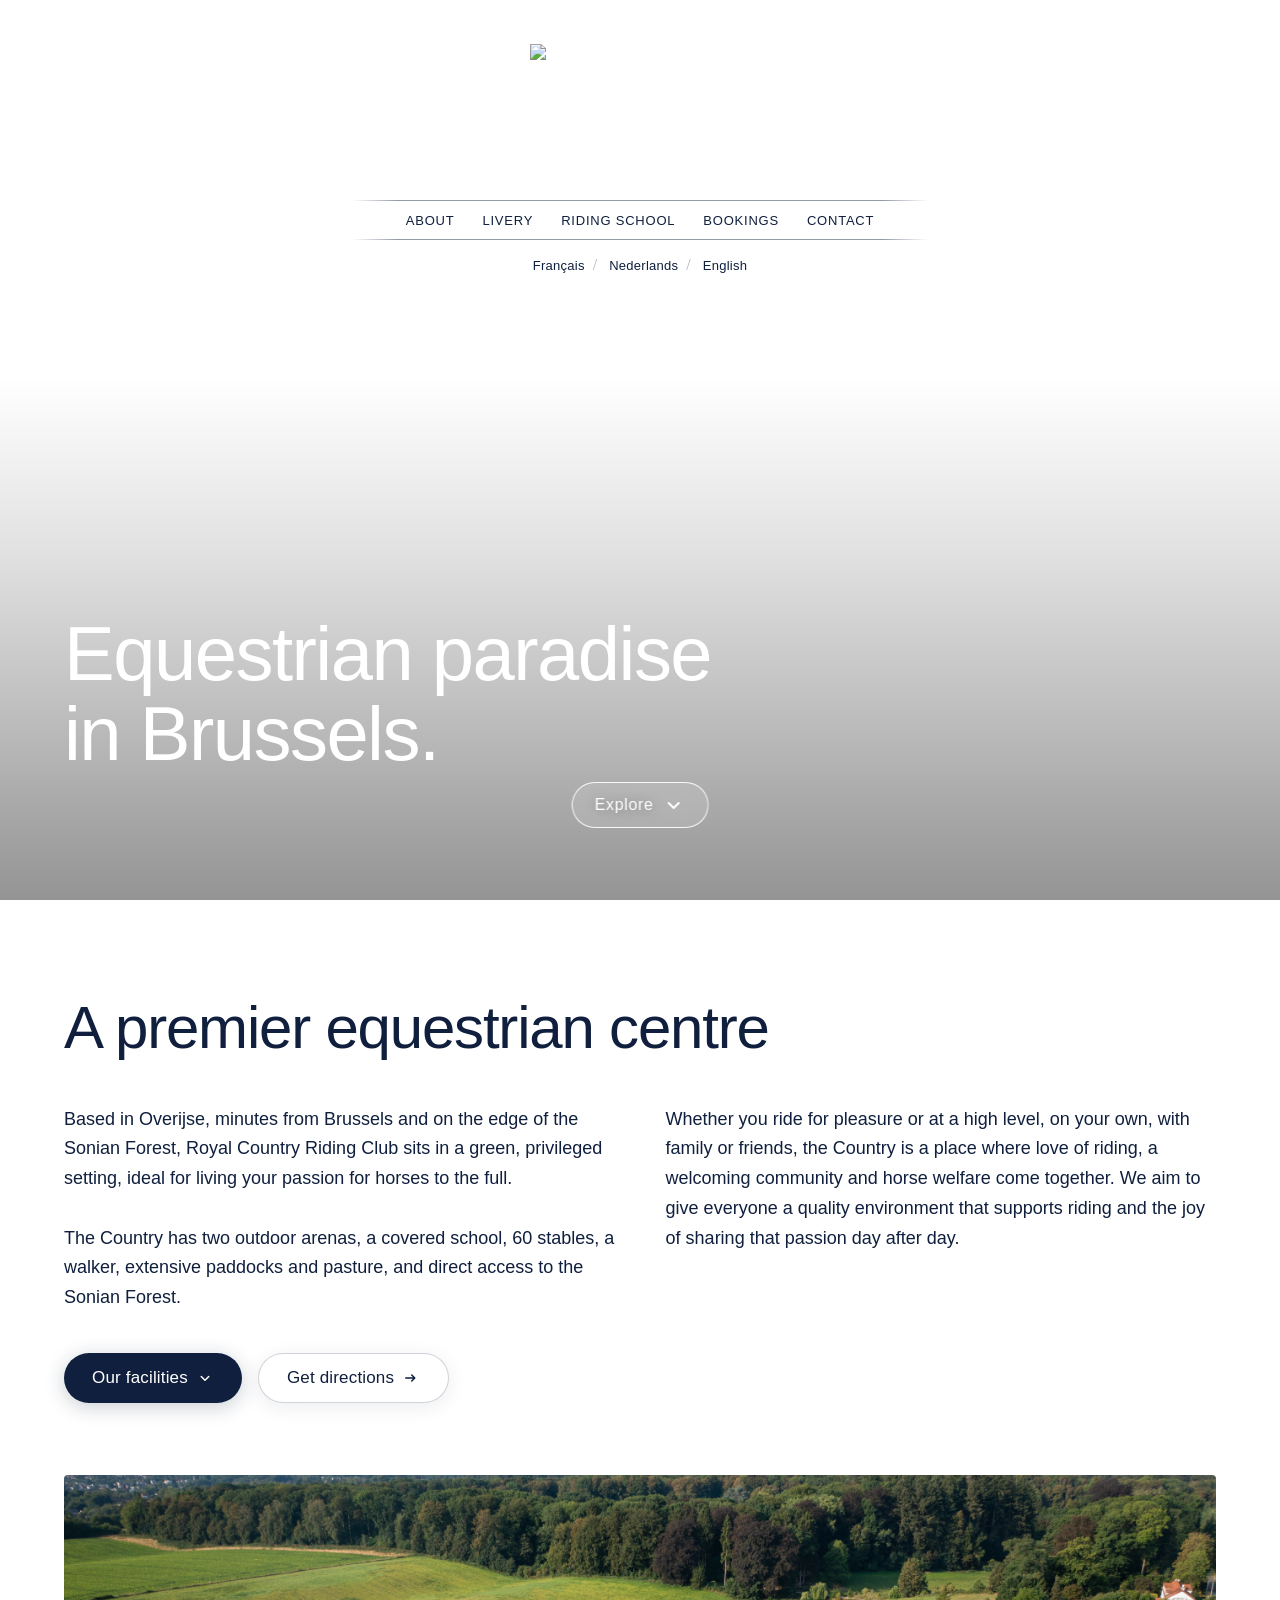
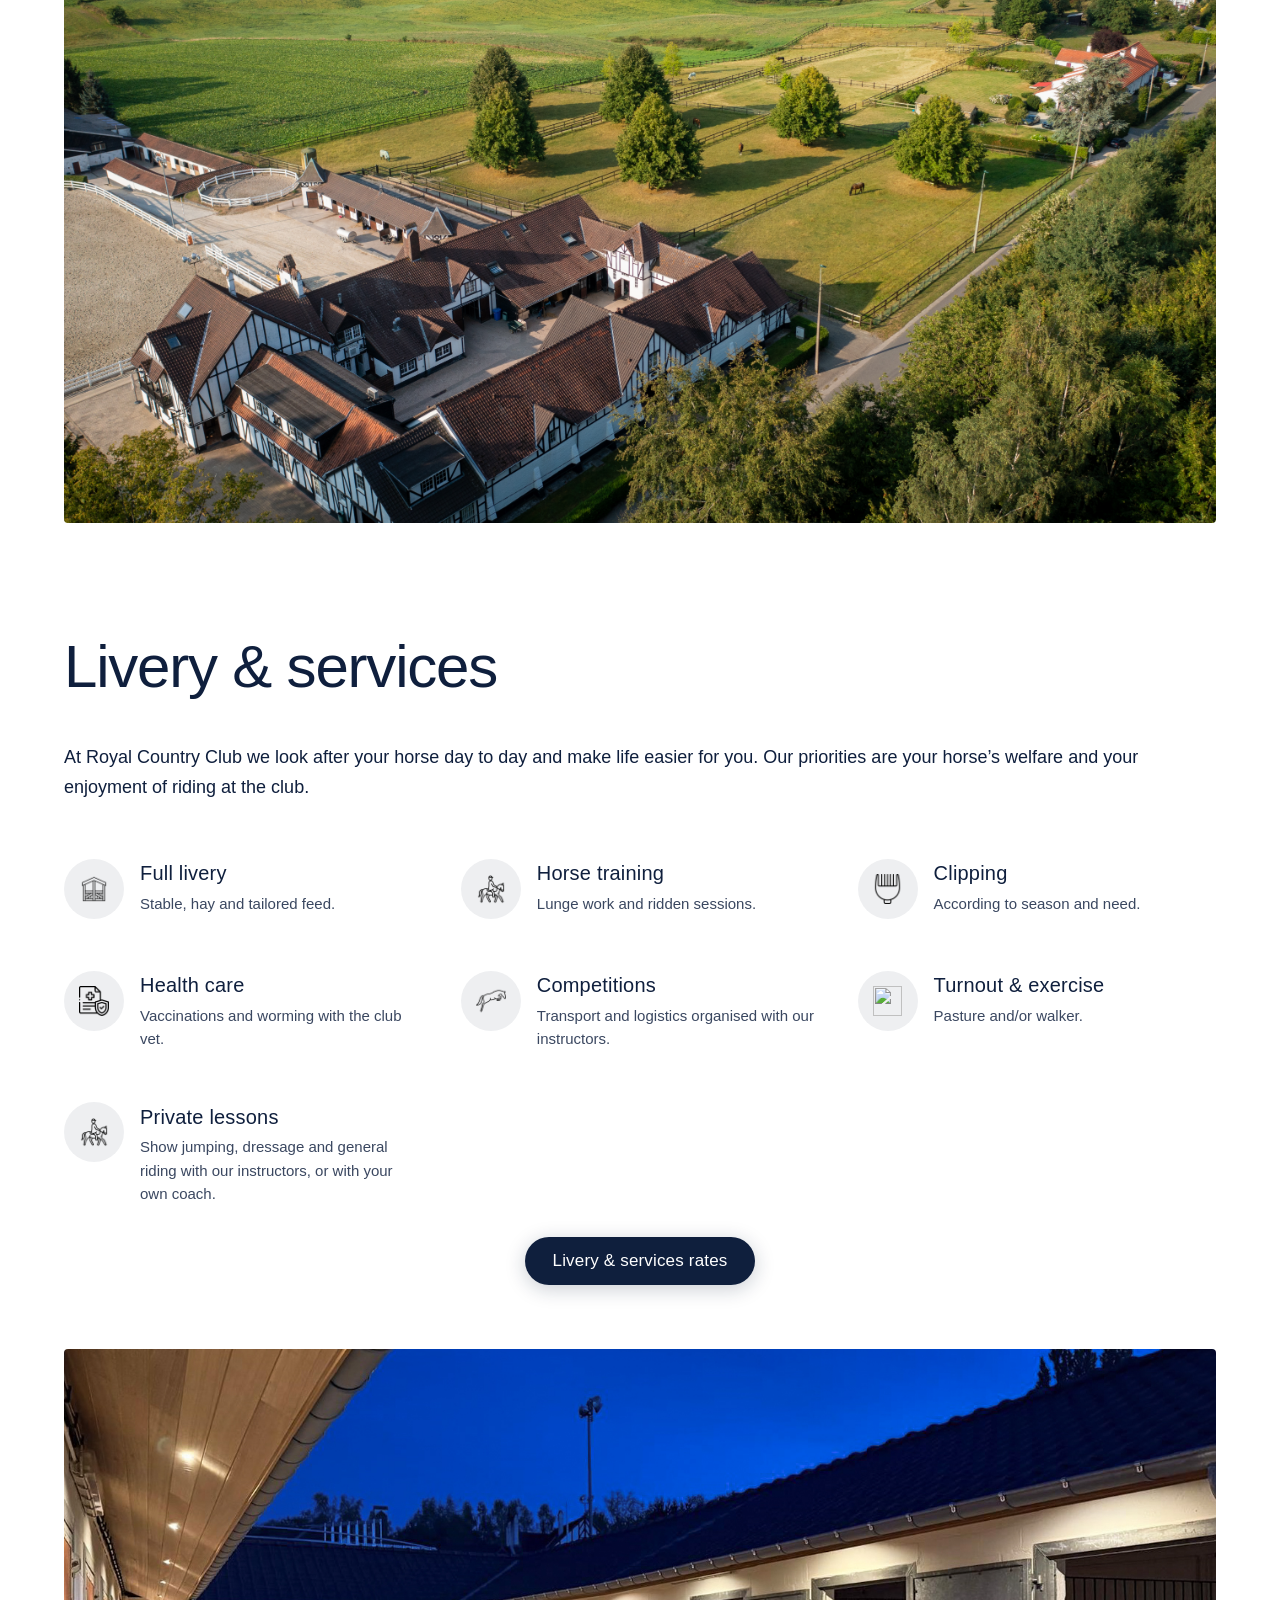
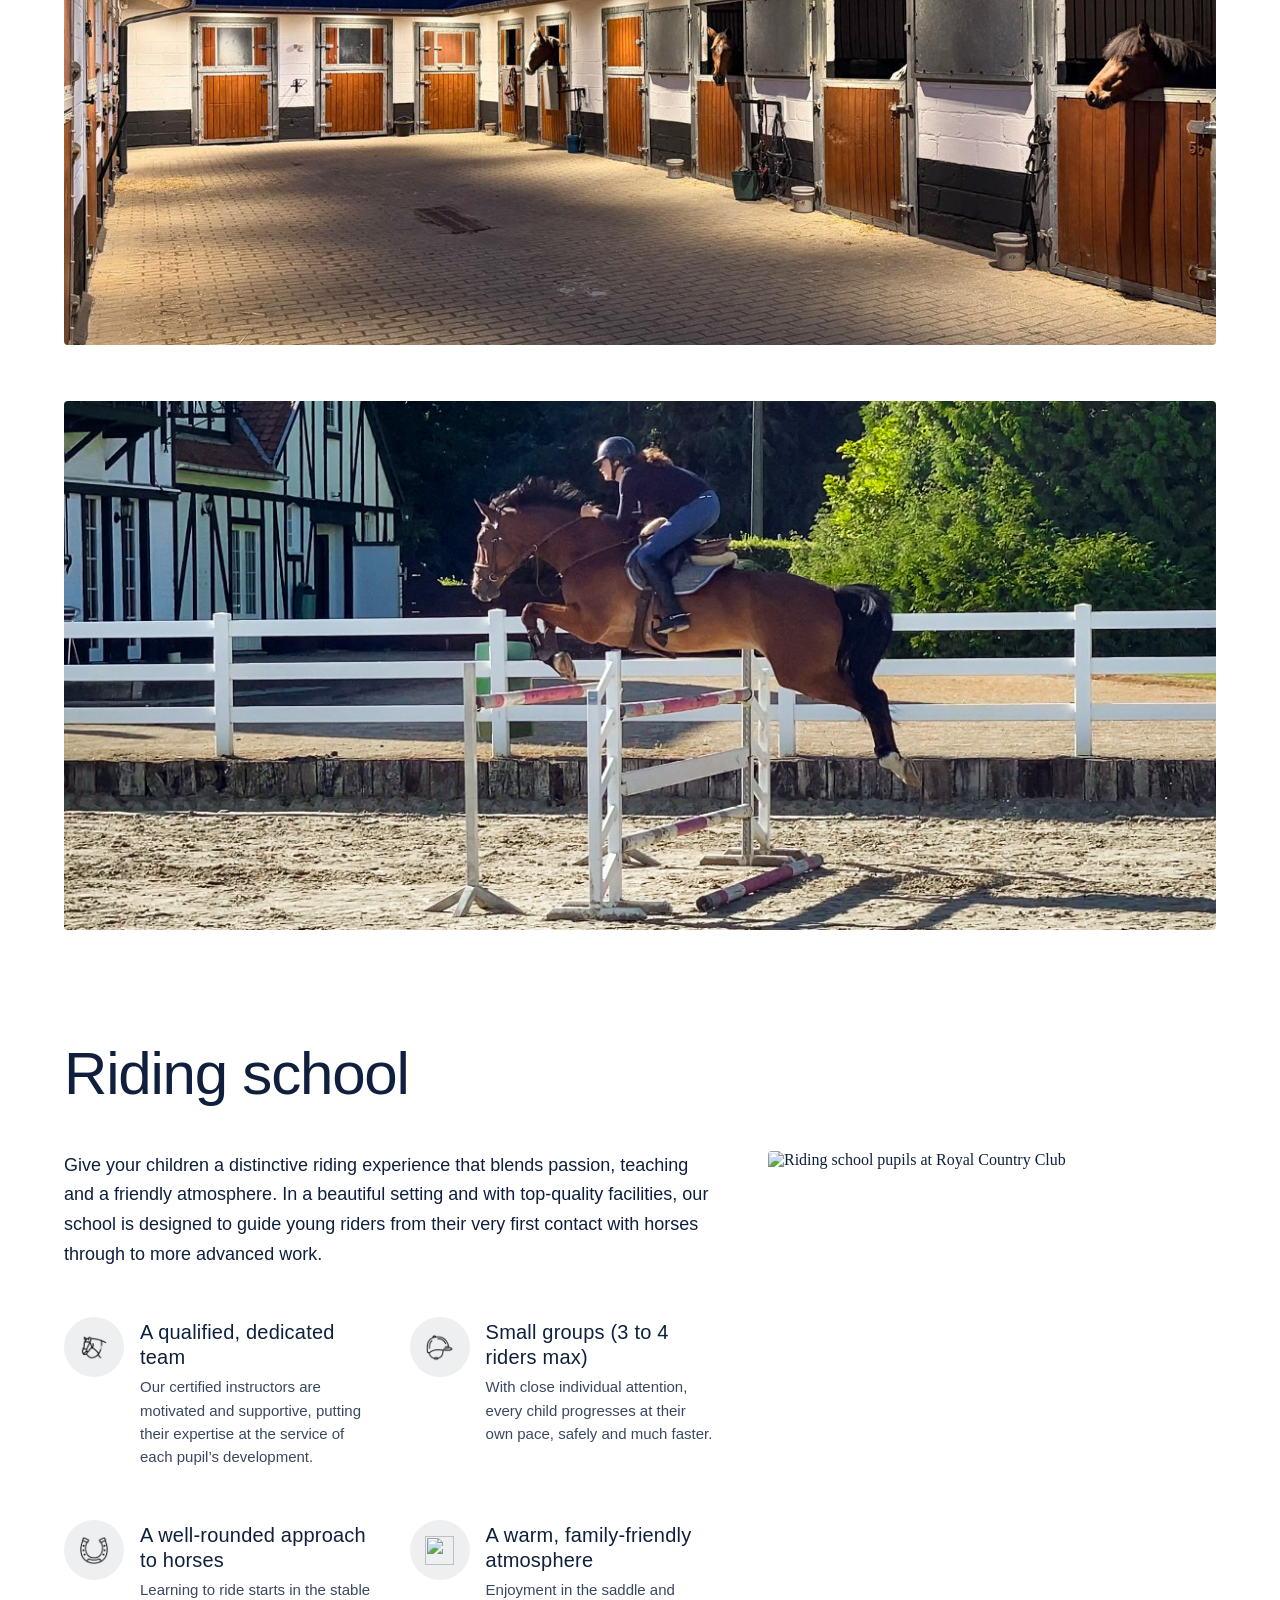
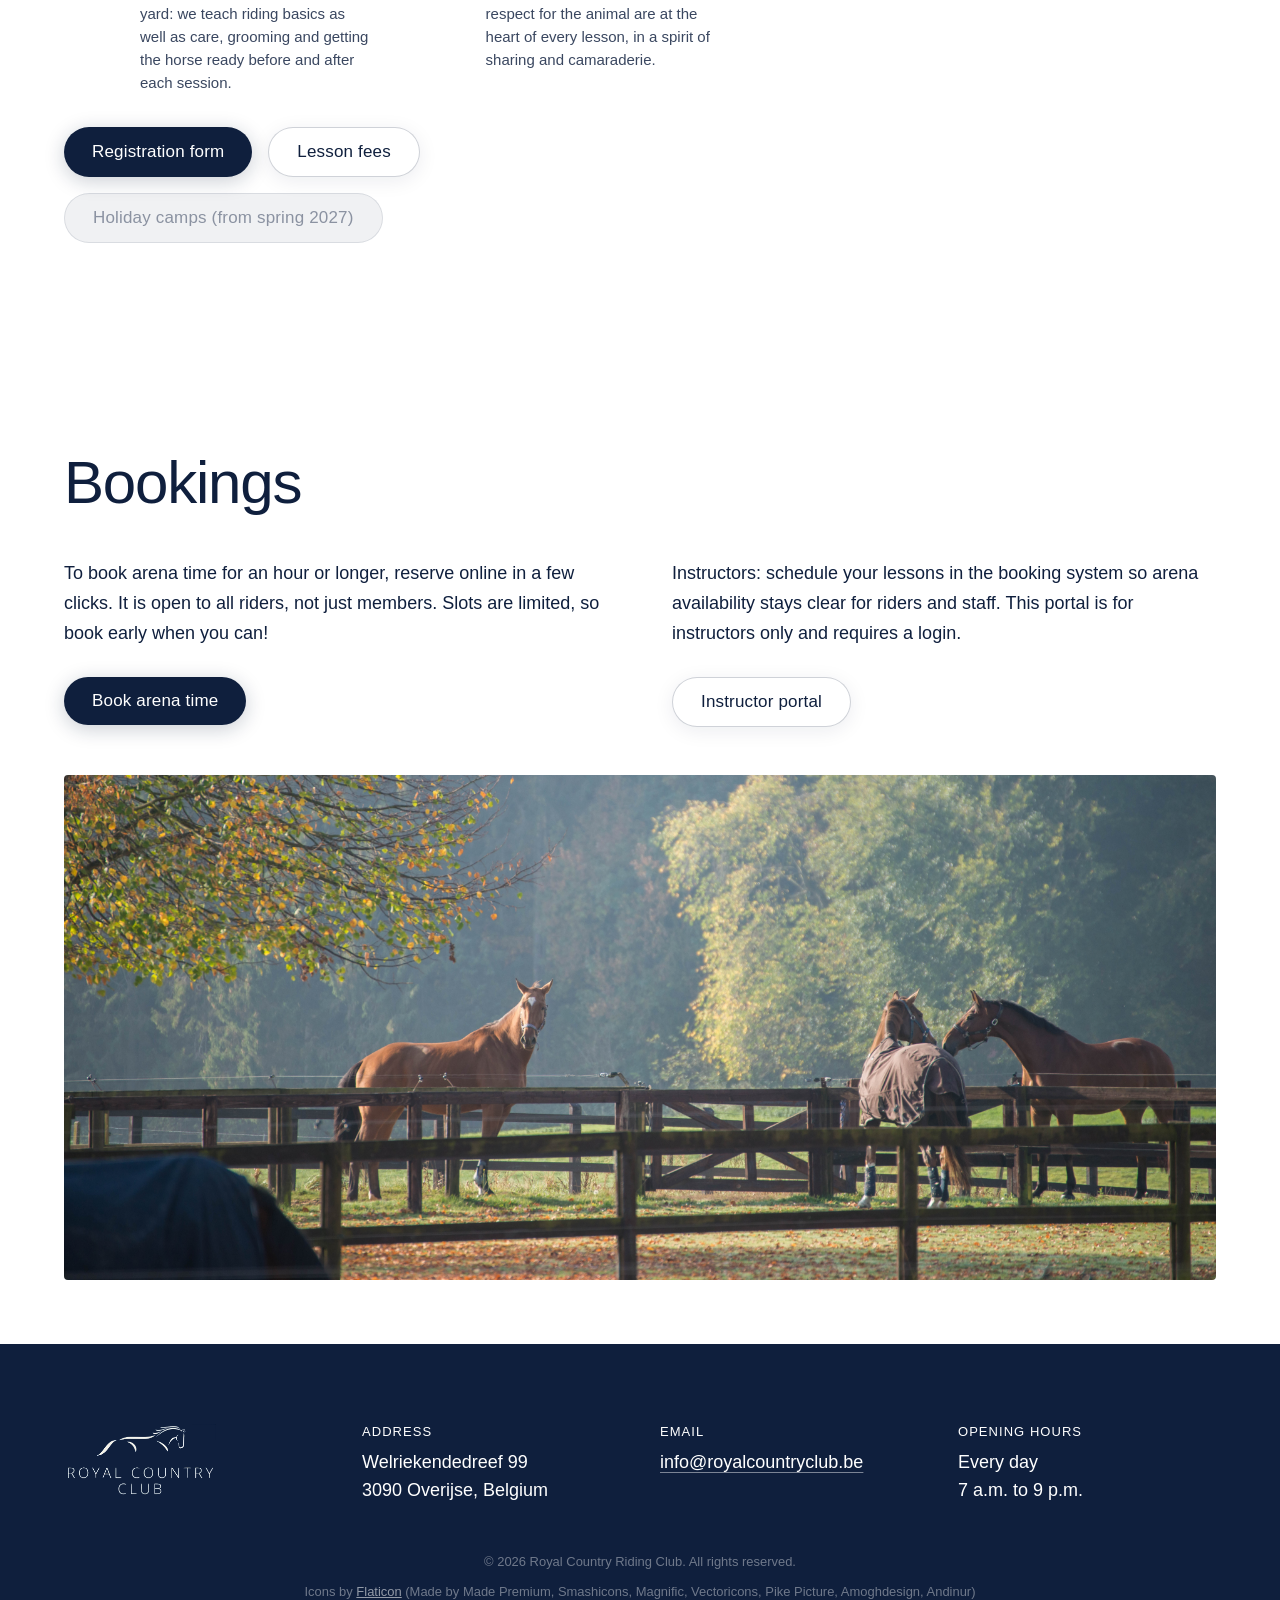
==== index_en.html @ 9048306b "Adding languages" ====
<!DOCTYPE html>
<html lang="en">
  <head>
    <meta charset="utf-8" />
    <meta name="viewport" content="width=device-width, initial-scale=1" />
    <title>Royal Country Riding Club | Equestrian club near Brussels</title>
    <link rel="icon" href="favicon.png" type="image/png" />
    <link rel="stylesheet" href="styles.css?v=77" />
  </head>
  <body>
    <header class="hero">
      <div class="hero__overlay" aria-hidden="true"></div>
      <div class="hero__brand">
        <img
          class="hero__logo"
          src="logo_transparent.png"
          alt="Royal Country Riding Club"
          width="1284"
          height="816"
        />
        <nav class="hero__nav" aria-label="Main navigation">
          <ul class="hero__nav-list">
            <li><a href="#about">About</a></li>
            <li><a href="#pensions">Livery</a></li>
            <li><a href="#riding-school">Riding school</a></li>
            <li><a href="#bookings">Bookings</a></li>
            <li>
              <a href="#contact">Contact</a>
            </li>
          </ul>
        </nav>
        <nav class="hero__lang" aria-label="Language">
          <ul class="hero__lang-list">
            <li>
              <a
                class="hero__lang-link"
                href="index.html"
                hreflang="fr"
                lang="fr"
                >Français</a
              >
            </li>
            <li>
              <a
                class="hero__lang-link"
                href="index_nl.html"
                hreflang="nl-BE"
                lang="nl-BE"
                >Nederlands</a
              >
            </li>
            <li>
              <span
                class="hero__lang-link hero__lang-link--current"
                lang="en"
                aria-current="page"
                >English</span
              >
            </li>
          </ul>
        </nav>
      </div>
      <div class="hero__inner">
        <h1 class="hero__title">
          Equestrian paradise in
          Brussels.
        </h1>
        <!--
        <div class="hero__aside">
          <p class="hero__lead">
            Royal Country Club is an exceptional equestrian club just outside
            Brussels.
          </p>
          <div class="hero__actions">
            <a
              class="btn btn--primary"
              href="https://maps.app.goo.gl/N6uE9T91Db1KYwo18?g_st=iw"
              target="_blank"
              rel="noopener noreferrer"
              >Directions</a>
          </div>
        </div>
        -->
      </div>
      <a href="#about" class="hero__cta"
        ><span class="hero__cta-label">Explore</span
        ><span class="hero__cta-icon" aria-hidden="true"
          ><svg
            xmlns="http://www.w3.org/2000/svg"
            viewBox="0 0 24 24"
            fill="none"
            aria-hidden="true"
          >
            <path
              d="M7 10l5 5 5-5"
              stroke="currentColor"
              stroke-width="2"
              stroke-linecap="round"
              stroke-linejoin="round"
            /></svg></span
      ></a>
    </header>
    <main>
      <section class="welcome" id="about">
      <div class="welcome__inner">
        <h2 class="welcome__title">A premier equestrian centre</h2>
        <div class="welcome__columns">
          <div class="welcome__column">
            <p class="welcome__text">
              Based in Overijse, minutes from Brussels and on the edge of the Sonian Forest, Royal Country
              Riding Club sits in a green, privileged setting, ideal for living your passion for horses to the full.

              <br><br>The Country has two outdoor arenas, a covered school, 60 stables, a walker, extensive paddocks and pasture, and direct access to the Sonian Forest.


            </p>
          </div>
          <p class="welcome__text">
            Whether you ride for pleasure or at a high level, on your own, with family or friends, the Country is a place where love of riding, a welcoming community and horse welfare come together. We aim to give everyone a quality environment that supports riding and the joy of sharing that passion
            day after day.
          </p>
        </div>
        <div class="welcome__actions">
          <button
            type="button"
            class="welcome__cta welcome__infrastructures-trigger"
            aria-expanded="false"
            aria-controls="welcome-infrastructures-panel"
          >
            <span class="welcome__cta-label">Our facilities</span
            ><span class="welcome__cta-icon" aria-hidden="true"
              ><svg
                xmlns="http://www.w3.org/2000/svg"
                viewBox="0 0 24 24"
                fill="none"
                aria-hidden="true"
              >
                <path
                  d="M7 10l5 5 5-5"
                  stroke="currentColor"
                  stroke-width="2"
                  stroke-linecap="round"
                  stroke-linejoin="round"
                /></svg
            ></span>
          </button>
          <a
            class="welcome__cta welcome__cta--outline"
            href="https://maps.app.goo.gl/N6uE9T91Db1KYwo18?g_st=iw"
            target="_blank"
            rel="noopener noreferrer"
            ><span class="welcome__cta-label">Get directions</span
            ><span class="welcome__cta-icon" aria-hidden="true"
              ><svg
                xmlns="http://www.w3.org/2000/svg"
                viewBox="0 0 24 24"
                fill="none"
                aria-hidden="true"
              >
                <path
                  d="M5 12h10M13 8l4 4-4 4"
                  stroke="currentColor"
                  stroke-width="2"
                  stroke-linecap="round"
                  stroke-linejoin="round"
                /></svg></span
            ></a>
        </div>
        <div
          class="welcome__infrastructures-panel"
          id="welcome-infrastructures-panel"
          aria-hidden="true"
        >
          <div class="welcome__infrastructures-panel-inner">
            <h3 class="welcome__infrastructures-heading">
              A club that keeps evolving, a passion that brings us together
            </h3>
            <p class="welcome__text">
              Today the club offers excellent facilities, recently upgraded to welcome horses and riders in the best
              possible conditions:
            </p>
            <ul class="welcome__infrastructures-list">
              <li>
                <strong>A fully renovated covered arena</strong>, 22 ×
                45 metres
              </li>
              <li>
                <strong>Two outdoor arenas</strong>, 65 × 75 metres and
                25 × 45 metres
              </li>
              <li>
                <strong>60 comfortable stables</strong>, including a section that has been
                completely rebuilt
              </li>
              <li>
                <strong>A new walker</strong> to support movement
                and horse welfare
              </li>
              <li>
                <strong>Winter paddocks</strong> so horses can still enjoy turnout during the cold season
              </li>
              <li>
                <strong>Plenty of pasture</strong> for horses to relax outdoors
              </li>
              <li>
                <strong>Relaxation areas and equipment</strong> suited to everyday life at the club
              </li>
              <li>
                <strong>Direct access to the Sonian Forest</strong>, with
                dozens of kilometres of bridle paths for
                horses and riders
              </li>
            </ul>
          </div>
        </div>
        <img
          class="welcome__photo"
          src="photos/drone_ensemble.jpg"
          alt="Aerial view of Royal Country Riding Club facilities"
          width="1920"
          height="1080"
        />
      </div>
      </section>
      <section class="content-section" id="pensions">
        <div class="content-section__inner">
          <h2 class="content-section__title">Livery &amp; services</h2>
          <div class="content-section__body">
            <p class="content-section__text">
              At Royal Country Club we look after your horse day to day and make life easier for you. Our priorities are your horse’s welfare and your enjoyment of
              riding at the club.
            </p>
            <ul class="feature-grid feature-grid--three">
              <li class="feature-grid__item">
                <div class="feature-grid__icon" aria-hidden="true">
                  <img
                    src="icons/pension-stable.png"
                    alt=""
                    width="26"
                    height="26"
                  />
                </div>
                <div class="feature-grid__body">
                  <h3 class="feature-grid__title">Full livery</h3>
                  <p class="feature-grid__text">
                    Stable, hay and tailored feed.
                  </p>
                </div>
              </li>
              <li class="feature-grid__item">
                <div class="feature-grid__icon" aria-hidden="true">
                  <img
                    src="icons/cours-prives-horse-rider.png"
                    alt=""
                    width="26"
                    height="26"
                  />
                </div>
                <div class="feature-grid__body">
                  <h3 class="feature-grid__title">Horse training</h3>
                  <p class="feature-grid__text">Lunge work and ridden sessions.</p>
                </div>
              </li>
              <li class="feature-grid__item">
                <div class="feature-grid__icon" aria-hidden="true">
                  <img
                    src="icons/tonte-clippers.png"
                    alt=""
                    width="26"
                    height="26"
                  />
                </div>
                <div class="feature-grid__body">
                  <h3 class="feature-grid__title">Clipping</h3>
                  <p class="feature-grid__text">
                    According to season and need.
                  </p>
                </div>
              </li>
              <li class="feature-grid__item">
                <div class="feature-grid__icon" aria-hidden="true">
                  <img
                    src="icons/soins-health-insurance.png"
                    alt=""
                    width="26"
                    height="26"
                  />
                </div>
                <div class="feature-grid__body">
                  <h3 class="feature-grid__title">Health care</h3>
                  <p class="feature-grid__text">
                    Vaccinations and worming with the club vet.
                  </p>
                </div>
              </li>
              <li class="feature-grid__item">
                <div class="feature-grid__icon" aria-hidden="true">
                  <img
                    src="icons/concours-jumping-horse.png"
                    alt=""
                    width="26"
                    height="26"
                  />
                </div>
                <div class="feature-grid__body">
                  <h3 class="feature-grid__title">Competitions</h3>
                  <p class="feature-grid__text">
                    Transport and logistics organised with our instructors.
                  </p>
                </div>
              </li>
              <li class="feature-grid__item">
                <div class="feature-grid__icon" aria-hidden="true">
                  <img
                    src="icons/sorties-tree.png"
                    alt=""
                    width="26"
                    height="26"
                  />
                </div>
                <div class="feature-grid__body">
                  <h3 class="feature-grid__title">Turnout &amp; exercise</h3>
                  <p class="feature-grid__text">Pasture and/or walker.</p>
                </div>
              </li>
              <li class="feature-grid__item">
                <div class="feature-grid__icon" aria-hidden="true">
                  <img
                    src="icons/cours-prives-horse-rider.png"
                    alt=""
                    width="26"
                    height="26"
                  />
                </div>
                <div class="feature-grid__body">
                  <h3 class="feature-grid__title">Private lessons</h3>
                  <p class="feature-grid__text">
                    Show jumping, dressage and general riding with our
                    instructors, or with your own coach.
                  </p>
                </div>
              </li>
            </ul>
            <div class="content-section__actions">
              <a
                class="welcome__cta"
                href="tarifs.pdf"
                target="_blank"
                rel="noopener noreferrer"
                >Livery &amp; services rates</a>
            </div>
            <img
              class="welcome__photo pensions__lead-photo"
              src="photos/boxes.jpg"
              alt="Stables at Royal Country Riding Club"
              width="1561"
              height="808"
              loading="lazy"
            />
          </div>
          <div class="pensions__photos">
            <img
              class="welcome__photo pensions__photo"
              src="photos/jump.jpg"
              alt="Rider competing at Royal Country Club"
              width="1179"
              height="541"
              loading="lazy"
            />
          </div>
        </div>
      </section>
      <section class="content-section" id="riding-school">
        <div class="content-section__inner">
          <h2 class="content-section__title">Riding school</h2>
          <div class="riding-school__layout">
            <div class="riding-school__content" lang="en">
              <div class="content-section__body">
                <p class="content-section__text">
                  Give your children a distinctive riding experience that blends
                  passion, teaching and a friendly atmosphere. In a beautiful setting and with top-quality facilities, our
                  school is designed to guide young
                  riders from their very first contact with horses through to more advanced work.
                </p>
              </div>
              <div class="content-section__detail">
            <ul class="feature-grid feature-grid--two">
              <li class="feature-grid__item">
                <div class="feature-grid__icon" aria-hidden="true">
                  <img
                    src="icons/ecole-animal.png"
                    alt=""
                    width="26"
                    height="26"
                  />
                </div>
                <div class="feature-grid__body">
                  <h3 class="feature-grid__title">
                    A qualified, dedicated team
                  </h3>
                  <p class="feature-grid__text">
                    Our certified instructors are motivated and supportive, putting their expertise at the service of each
                    pupil’s development.
                  </p>
                </div>
              </li>
              <li class="feature-grid__item">
                <div class="feature-grid__icon" aria-hidden="true">
                  <img
                    src="icons/ecole-helmet.png"
                    alt=""
                    width="26"
                    height="26"
                  />
                </div>
                <div class="feature-grid__body">
                  <h3 class="feature-grid__title">
                    Small groups (3 to 4 riders max)
                  </h3>
                  <p class="feature-grid__text">
                    With close individual attention, every child progresses at
                    their own pace, safely and much faster.
                  </p>
                </div>
              </li>
              <li class="feature-grid__item">
                <div class="feature-grid__icon" aria-hidden="true">
                  <img
                    src="icons/ecole-horseshoe.png"
                    alt=""
                    width="26"
                    height="26"
                  />
                </div>
                <div class="feature-grid__body">
                  <h3 class="feature-grid__title">
                    A well-rounded approach to horses
                  </h3>
                  <p class="feature-grid__text">
                    Learning to ride starts in the stable yard: we teach riding basics as well as care, grooming and getting the horse ready before and after each session.
                  </p>
                </div>
              </li>
              <li class="feature-grid__item">
                <div class="feature-grid__icon" aria-hidden="true">
                  <img
                    src="icons/ecole-happiness.png"
                    alt=""
                    width="26"
                    height="26"
                  />
                </div>
                <div class="feature-grid__body">
                  <h3 class="feature-grid__title">
                    A warm, family-friendly atmosphere
                  </h3>
                  <p class="feature-grid__text">
                    Enjoyment in the saddle and respect for the animal are at the heart
                    of every lesson, in a spirit of sharing and camaraderie.
                  </p>
                </div>
              </li>
            </ul>
            <div class="content-section__actions">
              <a
                class="welcome__cta"
                href="inscriptions_cours.pdf"
                target="_blank"
                rel="noopener noreferrer"
                >Registration form</a>
              <a
                class="welcome__cta welcome__cta--outline"
                href="tarifs_cours.pdf"
                target="_blank"
                rel="noopener noreferrer"
                >Lesson fees</a>
              <span class="welcome__cta welcome__cta--disabled"
                >Holiday camps (from spring 2027)</span>
            </div>
              </div>
            </div>
            <img
              class="riding-school__photo"
              src="photos/riding.jpg"
              alt="Riding school pupils at Royal Country Club"
              width="2099"
              height="3191"
              loading="lazy"
            />
          </div>
        </div>
      </section>
      <section class="bookings" id="bookings">
        <div class="bookings__inner">
          <h2 class="bookings__title">Bookings</h2>
          <div class="bookings__columns">
            <div class="bookings__column">
              <p class="bookings__text">
                To book arena time for an hour or longer,
                reserve online in a few clicks. It is open to all
                riders, not just members. Slots are limited,
                so book early when you can!
              </p>
              <a
                class="bookings__cta"
                href="https://bookings.royalcountryclub.be/arena.html"
                target="_blank"
                rel="noopener noreferrer"
                >Book arena time</a>
            </div>
            <div class="bookings__column">
              <p class="bookings__text">
                Instructors: schedule your lessons in the booking system
                so arena availability stays clear for
                riders and staff. This portal is for instructors
                only and requires a login.
              </p>
              <a
                class="bookings__cta bookings__cta--outline"
                href="https://bookings.royalcountryclub.be/lessons.html"
                target="_blank"
                rel="noopener noreferrer"
                >Instructor portal</a>
            </div>
          </div>
        </div>
      </section>
      <div class="page-end-photo">
        <div class="page-end-photo__inner">
          <img
            class="welcome__photo pensions__photo"
            src="photos/prairies.jpeg"
            alt="Horses in the pastures at Royal Country Club"
            width="7360"
            height="4912"
            loading="lazy"
          />
        </div>
      </div>
      <section class="contact" id="contact">
        <div class="contact__inner">
          <div class="contact__grid">
            <div class="contact__item contact__item--brand">
              <img
                class="contact__logo"
                src="logo_transparent_white.png"
                alt="Royal Country Riding Club"
                width="1284"
                height="816"
              />
            </div>
            <div class="contact__item">
              <h3 class="contact__label">Address</h3>
              <p class="contact__value">
                Welriekendedreef 99<br />
                3090 Overijse, Belgium
              </p>
            </div>
            <div class="contact__item">
              <h3 class="contact__label">Email</h3>
              <p class="contact__value">
                <a href="mailto:info@royalcountryclub.be"
                  >info@royalcountryclub.be</a>
              </p>
            </div>
            <div class="contact__item">
              <h3 class="contact__label">Opening hours</h3>
              <p class="contact__value">
                Every day<br />
                7 a.m. to 9 p.m.
              </p>
            </div>
          </div>
          <p class="contact__copyright">
            © 2026 Royal Country Riding Club. All rights reserved.
          </p>
          <p class="contact__attribution">
            Icons by
            <a
              href="https://www.flaticon.com/"
              target="_blank"
              rel="noopener noreferrer"
              >Flaticon</a
            >
            (Made by Made Premium, Smashicons, Magnific, Vectoricons, Pike
            Picture, Amoghdesign, Andinur)
          </p>
        </div>
      </section>
    </main>
    <script>
      document.querySelectorAll('a[href^="#"]').forEach((link) => {
        link.addEventListener("click", (event) => {
          const id = link.getAttribute("href");
          if (!id || id === "#") return;
          const target = document.querySelector(id);
          if (!target) return;
          event.preventDefault();
          const smooth = !window.matchMedia(
            "(prefers-reduced-motion: reduce)"
          ).matches;
          target.scrollIntoView({ behavior: smooth ? "smooth" : "auto" });
          history.pushState(null, "", id);
        });
      });

      const infraTrigger = document.querySelector(
        ".welcome__infrastructures-trigger"
      );
      const infraPanel = document.getElementById("welcome-infrastructures-panel");
      if (infraTrigger && infraPanel) {
        infraTrigger.addEventListener("click", () => {
          const open = infraPanel.classList.toggle("is-open");
          infraTrigger.setAttribute("aria-expanded", String(open));
          infraPanel.setAttribute("aria-hidden", String(!open));
          infraTrigger.classList.toggle("is-open", open);
        });
      }
    </script>
  </body>
</html>
---- styles.css ----
*,
*::before,
*::after {
  box-sizing: border-box;
}

@media (prefers-reduced-motion: no-preference) {
  html {
    scroll-behavior: smooth;
  }
}

html,
body {
  margin: 0;
  min-height: 100%;
}

body {
  color: #fff;
  background: #fff;
}

.hero {
  position: relative;
  container-type: inline-size;
  min-height: 100vh;
  min-height: 100dvh;
  display: flex;
  align-items: flex-end;
  padding: clamp(1.5rem, 4vw, 3rem) clamp(1.25rem, 5vw, 4rem)
    clamp(4rem, 14vh, 10rem);
  background-color: #fff;
  background-image: url("background.png");
  background-size: cover;
  background-position: center;
}

.hero__brand {
  position: absolute;
  top: clamp(1.25rem, 4vw, 2.75rem);
  left: 50%;
  z-index: 2;
  display: flex;
  flex-direction: column;
  align-items: center;
  gap: clamp(0.65rem, 1.75vw, 1rem);
  max-width: calc(100% - 2rem);
  transform: translateX(-50%);
}

.hero__logo {
  width: clamp(8.5rem, 22vw, 13.75rem);
  height: auto;
  display: block;
  pointer-events: none;
}

.hero__nav {
  display: flex;
  flex-direction: column;
  align-items: stretch;
  gap: clamp(0.45rem, 1.25vw, 0.625rem);
  width: max-content;
  max-width: 100%;
}

.hero__nav::before,
.hero__nav::after {
  content: "";
  align-self: center;
  width: min(36rem, calc(100vw - 2.5rem));
  height: 1px;
  background: linear-gradient(
    to right,
    transparent 0%,
    rgba(15, 31, 61, 0.45) 8%,
    rgba(15, 31, 61, 0.45) 92%,
    transparent 100%
  );
}

.hero__nav-list {
  margin: 0;
  padding: 0;
  list-style: none;
  display: flex;
  flex-wrap: wrap;
  justify-content: center;
  gap: clamp(0.75rem, 2.5vw, 1.75rem);
}

.hero__nav-list a {
  font-family: "Helvetica Neue", Helvetica, Arial, sans-serif;
  font-size: clamp(0.6875rem, 0.62rem + 0.35vw, 0.8125rem);
  font-weight: 400;
  letter-spacing: 0.06em;
  text-transform: uppercase;
  text-decoration: none;
  color: #0f1f3d;
  transition: opacity 0.2s ease;
}

.hero__nav-list a:hover {
  opacity: 0.72;
}

.hero__lang {
  width: max-content;
  max-width: 100%;
}

.hero__lang-list {
  margin: 0;
  padding: 0;
  list-style: none;
  display: flex;
  flex-wrap: wrap;
  justify-content: center;
  align-items: center;
  gap: 0.125rem 0.5rem;
}

.hero__lang-list li:not(:first-child)::before {
  content: "/";
  margin-right: 0.5rem;
  color: rgba(15, 31, 61, 0.35);
  font-weight: 300;
}

.hero__lang-link {
  font-family: "Helvetica Neue", Helvetica, Arial, sans-serif;
  font-size: clamp(0.6875rem, 0.62rem + 0.35vw, 0.8125rem);
  font-weight: 400;
  letter-spacing: 0.02em;
  text-decoration: none;
  color: #0f1f3d;
  transition: opacity 0.2s ease;
}

a.hero__lang-link:hover {
  opacity: 0.72;
}

.hero__lang-link--current {
  font-weight: 500;
  color: #0f1f3d;
}

.hero__overlay {
  position: absolute;
  inset: 0;
  z-index: 0;
  pointer-events: none;
  background: linear-gradient(
    to top,
    rgba(0, 0, 0, 0.42) 0%,
    rgba(0, 0, 0, 0.12) 38%,
    transparent 58%
  );
}

.hero__cta {
  position: absolute;
  z-index: 2;
  left: 50%;
  bottom: clamp(2rem, 8vh, 4.5rem);
  transform: translateX(-50%);
  display: inline-flex;
  align-items: center;
  gap: 0.5rem;
  padding: 0.625rem 1.375rem;
  font-family: "Helvetica Neue", Helvetica, Arial, sans-serif;
  font-weight: 500;
  font-size: clamp(0.9375rem, 1.4vw, 1rem);
  letter-spacing: 0.04em;
  text-decoration: none;
  color: #fff;
  background-color: rgba(255, 255, 255, 0.12);
  border: 1px solid rgba(255, 255, 255, 0.9);
  -webkit-backdrop-filter: blur(12px);
  backdrop-filter: blur(12px);
  border-radius: 999px;
  box-shadow: none;
  text-shadow: 0 1px 12px rgba(0, 0, 0, 0.35);
}

.hero__cta-label {
  line-height: 1;
}

.hero__cta-icon {
  display: flex;
  align-items: center;
  flex-shrink: 0;
}

.hero__cta-icon svg {
  display: block;
  width: 1.5rem;
  height: 1.5rem;
}

.hero__inner {
  position: relative;
  z-index: 1;
  width: 100%;
  max-width: 1400px;
  margin: 0 auto;
  display: flex;
  flex-wrap: wrap;
  align-items: flex-end;
  justify-content: space-between;
  gap: clamp(1.5rem, 4vw, 3rem);
}

.hero__title {
  margin: 0 0 clamp(0.5rem, 1.5vh, 1.125rem) clamp(2rem, 10vw, 7rem);
  max-width: 14ch;
  font-family: "Helvetica Neue", Helvetica, Arial, sans-serif;
  font-weight: 500;
  font-size: clamp(2.5rem, 6.5vw, 4.75rem);
  line-height: 1.05;
  letter-spacing: -0.02em;
}

html[lang="en"] .hero__title {
  max-width: 16ch;
}

.hero__aside {
  display: flex;
  flex-direction: column;
  align-items: flex-start;
  gap: 1.5rem;
  max-width: min(100%, 420px);
  margin-left: auto;
  margin-right: 8rem;
}

.hero__lead {
  margin: 0;
  font-family: "Helvetica Neue", Helvetica, Arial, sans-serif;
  font-weight: 400;
  font-size: clamp(1.1rem, 2vw, 1.1875rem);
  line-height: 1.55;
  opacity: 0.95;
}

.hero__actions {
  display: flex;
  flex-wrap: wrap;
  gap: 0.6875rem;
}

.btn {
  display: inline-flex;
  align-items: center;
  justify-content: center;
  padding: 0.75rem 1.5rem;
  font-family: "Helvetica Neue", Helvetica, Arial, sans-serif;
  font-weight: 500;
  font-size: 1.0625rem;
  text-decoration: none;
  border-radius: 5px;
  border: 1px solid transparent;
  transition: transform 0.2s ease;
}

.btn:active {
  transform: scale(0.98);
}

.btn--primary {
  color: #fff;
  background-color: #0f1f3d;
}

.btn--secondary {
  color: #fff;
  background: rgba(255, 255, 255, 0.18);
  border-color: rgba(255, 255, 255, 0.45);
  -webkit-backdrop-filter: blur(12px);
  backdrop-filter: blur(12px);
}

@media (max-width: 768px) {
  .hero {
    flex-direction: column;
    justify-content: flex-end;
    align-items: stretch;
    gap: clamp(1.25rem, 4vh, 1.75rem);
    padding-bottom: clamp(2rem, 6vh, 3rem);
    background-position: 62% center;
  }

  .hero__cta {
    position: relative;
    left: auto;
    bottom: auto;
    transform: none;
    align-self: center;
    flex-shrink: 0;
  }

  .hero__title {
    font-size: clamp(2.85rem, 9vw, 3.45rem);
  }

  .hero__lead {
    font-size: clamp(1.2rem, 4.5vw, 1.3rem);
  }

  .hero__brand {
    top: clamp(2.25rem, 8vw, 4.5rem);
  }

  .hero__logo {
    width: clamp(10.75rem, 58vw, 13.75rem);
  }

  .hero__nav-list {
    flex-direction: column;
    align-items: center;
    flex-wrap: nowrap;
    gap: clamp(0.5rem, 2vh, 0.75rem);
  }
}

@media (max-width: 1400px) {
  .hero__inner {
    flex-direction: column;
    align-items: stretch;
  }

  .hero__title {
    margin-left: 0;
    margin-bottom: 0;
  }

  .hero__aside {
    margin-left: 0;
    margin-right: 0;
    max-width: none;
  }
}

.welcome {
  color: #0f1f3d;
  background: #fff;
}

.welcome__inner {
  width: 100%;
  max-width: 1400px;
  margin: 0 auto;
  padding: clamp(3rem, 8vw, 6rem) clamp(1.25rem, 5vw, 4rem)
    clamp(3.5rem, 9vw, 7rem);
}

.welcome__title {
  margin: 0 0 clamp(1.75rem, 4vw, 2.75rem);
  font-family: "Helvetica Neue", Helvetica, Arial, sans-serif;
  font-weight: 500;
  font-size: clamp(2.25rem, 5.5vw, 3.75rem);
  line-height: 1.08;
  letter-spacing: -0.02em;
}

.welcome__columns {
  display: grid;
  grid-template-columns: repeat(2, minmax(0, 1fr));
  gap: clamp(1.5rem, 4vw, 3.5rem);
  margin-bottom: clamp(1.75rem, 4vw, 2.5rem);
}

.welcome__column {
  display: flex;
  flex-direction: column;
  gap: clamp(1rem, 2.5vw, 1.35rem);
}

.welcome__actions {
  display: flex;
  flex-wrap: wrap;
  gap: clamp(0.75rem, 2vw, 1rem);
  margin-bottom: clamp(2.5rem, 6vw, 4.5rem);
}

.welcome__cta {
  display: inline-flex;
  align-items: center;
  gap: 0.5rem;
  padding: 0.875rem 1.75rem;
  font-family: "Helvetica Neue", Helvetica, Arial, sans-serif;
  font-weight: 500;
  font-size: clamp(1rem, 1.5vw, 1.0625rem);
  letter-spacing: 0.01em;
  text-decoration: none;
  color: #fff;
  background-color: #0f1f3d;
  border: none;
  border-radius: 999px;
  box-shadow: 0 4px 20px rgba(15, 31, 61, 0.22);
  cursor: pointer;
}

button.welcome__cta {
  appearance: none;
}

.welcome__cta-icon {
  display: flex;
  align-items: center;
  flex-shrink: 0;
  transition: transform 0.35s ease;
}

.welcome__infrastructures-trigger.is-open .welcome__cta-icon {
  transform: rotate(180deg);
}

.welcome__infrastructures-panel {
  display: grid;
  grid-template-rows: 0fr;
  opacity: 0;
  margin-top: 0;
  margin-bottom: 0;
  transition:
    grid-template-rows 0.55s ease,
    opacity 0.45s ease,
    margin 0.55s ease;
}

.welcome__infrastructures-panel.is-open {
  grid-template-rows: 1fr;
  opacity: 1;
  margin-top: clamp(0.25rem, 1vw, 0.5rem);
  margin-bottom: clamp(2.5rem, 6vw, 4.5rem);
}

.welcome__infrastructures-panel-inner {
  overflow: hidden;
  min-height: 0;
}

.welcome__infrastructures-heading {
  margin: 0 0 clamp(1rem, 2.5vw, 1.35rem);
  font-family: "Helvetica Neue", Helvetica, Arial, sans-serif;
  font-weight: 500;
  font-size: clamp(1.25rem, 2.2vw, 1.5rem);
  line-height: 1.3;
  letter-spacing: -0.01em;
}

.welcome__infrastructures-list {
  margin: clamp(1rem, 2.5vw, 1.35rem) 0 0;
  padding-left: 1.25rem;
  font-family: "Helvetica Neue", Helvetica, Arial, sans-serif;
  font-weight: 400;
  font-size: clamp(1rem, 1.6vw, 1.125rem);
  line-height: 1.65;
}

.welcome__infrastructures-list li + li {
  margin-top: 0.5rem;
}

.welcome__infrastructures-list strong {
  font-weight: 500;
}

@media (prefers-reduced-motion: reduce) {
  .welcome__infrastructures-panel {
    transition: none;
  }

  .welcome__infrastructures-panel:not(.is-open) {
    display: none;
  }

  .welcome__cta-icon {
    transition: none;
  }
}

.welcome__cta-icon svg {
  width: 1.125rem;
  height: 1.125rem;
}

.welcome__cta--outline {
  color: #0f1f3d;
  background-color: #fff;
  border: 1px solid rgba(15, 31, 61, 0.2);
  box-shadow: 0 4px 20px rgba(15, 31, 61, 0.08);
}

.welcome__cta--disabled {
  color: rgba(15, 31, 61, 0.45);
  background-color: rgba(15, 31, 61, 0.06);
  border: 1px solid rgba(15, 31, 61, 0.1);
  box-shadow: none;
  cursor: default;
  pointer-events: none;
}

.welcome__text {
  margin: 0;
  font-family: "Helvetica Neue", Helvetica, Arial, sans-serif;
  font-weight: 400;
  font-size: clamp(1rem, 1.6vw, 1.125rem);
  line-height: 1.65;
}

.welcome__photo {
  display: block;
  width: 100%;
  height: auto;
  aspect-ratio: 16 / 9;
  object-fit: cover;
  border-radius: 4px;
}

@media (max-width: 768px) {
  .welcome__columns {
    grid-template-columns: 1fr;
  }
}

.content-section {
  color: #0f1f3d;
  background: #fff;
}

.content-section__inner {
  width: 100%;
  max-width: 1400px;
  margin: 0 auto;
  padding: 0 clamp(1.25rem, 5vw, 4rem) clamp(3.5rem, 9vw, 7rem);
}

.content-section__title {
  margin: 0 0 clamp(1.75rem, 4vw, 2.75rem);
  font-family: "Helvetica Neue", Helvetica, Arial, sans-serif;
  font-weight: 500;
  font-size: clamp(2.25rem, 5.5vw, 3.75rem);
  line-height: 1.08;
  letter-spacing: -0.02em;
}

.content-section__split {
  display: grid;
  grid-template-columns: minmax(0, 1fr) clamp(11rem, 26vw, 18rem);
  gap: clamp(1.75rem, 4vw, 3.5rem);
  align-items: start;
}

.content-section__split--reverse {
  grid-template-columns: clamp(11rem, 26vw, 18rem) minmax(0, 1fr);
}

.content-section__body {
  display: flex;
  flex-direction: column;
  gap: clamp(1rem, 2.5vw, 1.5rem);
}

.content-section__text {
  margin: 0;
  font-family: "Helvetica Neue", Helvetica, Arial, sans-serif;
  font-weight: 400;
  font-size: clamp(1rem, 1.6vw, 1.125rem);
  line-height: 1.65;
}

.content-section__list {
  margin: 0;
  padding-left: 1.25rem;
  font-family: "Helvetica Neue", Helvetica, Arial, sans-serif;
  font-weight: 400;
  font-size: clamp(1rem, 1.6vw, 1.125rem);
  line-height: 1.65;
}

.content-section__list li + li {
  margin-top: 0.5rem;
}

.content-section__photo {
  width: 100%;
  aspect-ratio: 4 / 3;
  border-radius: 4px;
  background: linear-gradient(145deg, #e8edf4 0%, #d4dce8 100%);
}

img.content-section__photo {
  display: block;
  height: auto;
  aspect-ratio: auto;
  object-fit: cover;
  background: none;
}

.feature-grid {
  list-style: none;
  margin: clamp(1.25rem, 3vw, 2rem) 0 0;
  padding: 0;
  display: grid;
  gap: clamp(2rem, 4.5vw, 3.25rem) clamp(1.25rem, 3vw, 2.5rem);
}

.feature-grid--three {
  grid-template-columns: repeat(3, minmax(0, 1fr));
}

.feature-grid--two {
  grid-template-columns: repeat(2, minmax(0, 1fr));
}

.feature-grid__item {
  display: flex;
  align-items: flex-start;
  gap: clamp(0.75rem, 2vw, 1rem);
  min-width: 0;
}

.feature-grid__icon {
  flex-shrink: 0;
  display: flex;
  align-items: center;
  justify-content: center;
  width: clamp(3rem, 7vw, 3.75rem);
  height: clamp(3rem, 7vw, 3.75rem);
  border-radius: 50%;
  color: #0f1f3d;
  background: rgba(15, 31, 61, 0.07);
}

.feature-grid__icon svg,
.feature-grid__icon img {
  width: clamp(1.5rem, 3.35vw, 1.85rem);
  height: clamp(1.5rem, 3.35vw, 1.85rem);
  object-fit: contain;
}

.feature-grid__body {
  min-width: 0;
  padding-top: 0.15rem;
}

.feature-grid__title {
  margin: 0;
  font-family: "Helvetica Neue", Helvetica, Arial, sans-serif;
  font-weight: 500;
  font-size: clamp(1.0625rem, 1.8vw, 1.25rem);
  line-height: 1.25;
  color: #0f1f3d;
  letter-spacing: 0.01em;
}

.feature-grid__text {
  margin: 0.35rem 0 0;
  font-family: "Helvetica Neue", Helvetica, Arial, sans-serif;
  font-weight: 400;
  font-size: clamp(0.8125rem, 1.35vw, 0.9375rem);
  line-height: 1.55;
  color: rgba(15, 31, 61, 0.82);
}

@media (max-width: 960px) {
  .feature-grid--three {
    grid-template-columns: repeat(2, minmax(0, 1fr));
  }

  .feature-grid__title {
    font-size: clamp(1.125rem, 2.4vw, 1.3125rem);
  }

  .feature-grid__text {
    font-size: clamp(0.9375rem, 2vw, 1.0625rem);
  }
}

@media (max-width: 560px) {
  .feature-grid--three,
  .feature-grid--two {
    grid-template-columns: 1fr;
  }

  .feature-grid__title {
    font-size: 1.1875rem;
  }

  .feature-grid__text {
    font-size: 1rem;
  }
}

#pensions .content-section__actions {
  justify-content: center;
  margin-bottom: clamp(1.5rem, 4vw, 2.5rem);
}

.pensions__lead-photo {
  display: block;
  width: 100%;
  max-width: 100%;
  margin: 0;
  aspect-ratio: auto;
  height: auto;
  object-fit: cover;
  object-position: center;
}

.pensions__photos {
  display: flex;
  flex-direction: column;
  gap: clamp(1rem, 2.5vw, 1.5rem);
  margin-top: clamp(2rem, 5vw, 3.5rem);
}

.pensions__photo {
  aspect-ratio: auto;
  height: auto;
  object-fit: unset;
}

.page-end-photo {
  color: #0f1f3d;
  background: #fff;
}

.page-end-photo__inner {
  width: 100%;
  max-width: 1400px;
  margin: 0 auto;
  padding: 0 clamp(1.25rem, 5vw, 4rem) clamp(2.5rem, 6vw, 4rem);
}

.riding-school__layout {
  display: grid;
  grid-template-columns: minmax(0, 1fr) clamp(16rem, 38vw, 28rem);
  gap: clamp(1.75rem, 4vw, 3.5rem);
  align-items: start;
}

.riding-school__content {
  display: flex;
  flex-direction: column;
  min-width: 0;
}

#riding-school .content-section__detail {
  margin-top: clamp(0.75rem, 2vw, 1rem);
}

.riding-school__photo {
  display: block;
  width: 100%;
  height: auto;
  border-radius: 4px;
}

@media (max-width: 900px) {
  .riding-school__layout {
    grid-template-columns: 1fr;
  }

  .riding-school__photo {
    order: -1;
  }
}

.content-section__detail {
  display: flex;
  flex-direction: column;
  gap: clamp(1rem, 2.5vw, 1.5rem);
  margin-top: clamp(1.75rem, 4vw, 2.5rem);
}

.content-section__subheading {
  margin: 0;
  font-family: "Helvetica Neue", Helvetica, Arial, sans-serif;
  font-weight: 500;
  font-size: clamp(1.25rem, 2.2vw, 1.5rem);
  line-height: 1.3;
  letter-spacing: -0.01em;
}

.content-section__text a {
  color: inherit;
  text-decoration: underline;
  text-decoration-color: rgba(15, 31, 61, 0.35);
  text-underline-offset: 0.2em;
}

.content-section__actions {
  display: flex;
  flex-wrap: wrap;
  gap: clamp(0.75rem, 2vw, 1rem);
  margin-top: clamp(0.25rem, 1vw, 0.5rem);
}

@media (max-width: 768px) {
  .content-section__split,
  .content-section__split--reverse {
    grid-template-columns: 1fr;
  }
}

.bookings {
  color: #0f1f3d;
  background: #fff;
}

.bookings__inner {
  width: 100%;
  max-width: 1400px;
  margin: 0 auto;
  padding: clamp(3rem, 8vw, 6rem) clamp(1.25rem, 5vw, 4rem)
    clamp(3.5rem, 9vw, 7rem);
}

#bookings .bookings__inner {
  padding-bottom: clamp(2rem, 4.5vw, 3rem);
}

.bookings__title {
  margin: 0 0 clamp(1.75rem, 4vw, 2.75rem);
  font-family: "Helvetica Neue", Helvetica, Arial, sans-serif;
  font-weight: 500;
  font-size: clamp(2.25rem, 5.5vw, 3.75rem);
  line-height: 1.08;
  letter-spacing: -0.02em;
}

.bookings__columns {
  display: grid;
  grid-template-columns: repeat(2, minmax(0, 1fr));
  gap: clamp(2rem, 5vw, 4rem);
  align-items: start;
}

.bookings__column {
  display: flex;
  flex-direction: column;
  align-items: flex-start;
  gap: clamp(1.25rem, 3vw, 1.75rem);
}

.bookings__text {
  margin: 0;
  font-family: "Helvetica Neue", Helvetica, Arial, sans-serif;
  font-weight: 400;
  font-size: clamp(1rem, 1.6vw, 1.125rem);
  line-height: 1.65;
}

.bookings__cta {
  display: inline-flex;
  align-items: center;
  justify-content: center;
  padding: 0.875rem 1.75rem;
  font-family: "Helvetica Neue", Helvetica, Arial, sans-serif;
  font-weight: 500;
  font-size: clamp(1rem, 1.5vw, 1.0625rem);
  letter-spacing: 0.01em;
  text-decoration: none;
  color: #fff;
  background-color: #0f1f3d;
  border-radius: 999px;
  box-shadow: 0 4px 20px rgba(15, 31, 61, 0.22);
}

.bookings__cta--outline {
  color: #0f1f3d;
  background-color: #fff;
  border: 1px solid rgba(15, 31, 61, 0.2);
  box-shadow: 0 4px 20px rgba(15, 31, 61, 0.08);
}

@media (max-width: 768px) {
  .bookings__columns {
    grid-template-columns: 1fr;
  }
}

.contact {
  color: #fff;
  background: #0f1f3d;
  border-top: none;
}

.contact__inner {
  width: 100%;
  max-width: 1400px;
  margin: 0 auto;
  padding: clamp(3rem, 8vw, 5rem) clamp(1.25rem, 5vw, 4rem)
    clamp(1.25rem, 3vw, 2rem);
}

.contact__grid {
  display: grid;
  grid-template-columns: repeat(4, minmax(0, 1fr));
  gap: clamp(1.5rem, 4vw, 2.5rem);
  align-items: start;
}

.contact__item--brand {
  display: flex;
  align-items: flex-start;
  justify-content: flex-start;
}

.contact__logo {
  width: min(100%, clamp(6.5rem, 12vw, 9.5rem));
  height: auto;
  display: block;
}

.contact__label {
  margin: 0 0 0.625rem;
  font-family: "Helvetica Neue", Helvetica, Arial, sans-serif;
  font-weight: 500;
  font-size: clamp(0.6875rem, 0.62rem + 0.35vw, 0.8125rem);
  letter-spacing: 0.08em;
  text-transform: uppercase;
}

.contact__value {
  margin: 0;
  font-family: "Helvetica Neue", Helvetica, Arial, sans-serif;
  font-weight: 400;
  font-size: clamp(1rem, 1.6vw, 1.125rem);
  line-height: 1.55;
}

.contact__value a {
  color: inherit;
  text-decoration: underline;
  text-decoration-color: rgba(255, 255, 255, 0.45);
  text-underline-offset: 0.2em;
}

.contact__attribution {
  margin: 0.75rem 0 0;
  font-family: "Helvetica Neue", Helvetica, Arial, sans-serif;
  font-size: clamp(0.6875rem, 0.65rem + 0.2vw, 0.8125rem);
  line-height: 1.4;
  color: rgba(255, 255, 255, 0.4);
  text-align: center;
}

.contact__attribution a {
  color: rgba(255, 255, 255, 0.55);
}

.contact__attribution a:hover {
  color: rgba(255, 255, 255, 0.75);
}

.contact__copyright {
  margin: clamp(2rem, 5vw, 3rem) 0 0;
  font-family: "Helvetica Neue", Helvetica, Arial, sans-serif;
  font-size: clamp(0.6875rem, 0.65rem + 0.2vw, 0.8125rem);
  line-height: 1.4;
  color: rgba(255, 255, 255, 0.4);
  text-align: center;
}

@media (max-width: 900px) {
  .contact__grid {
    grid-template-columns: 1fr;
  }
}
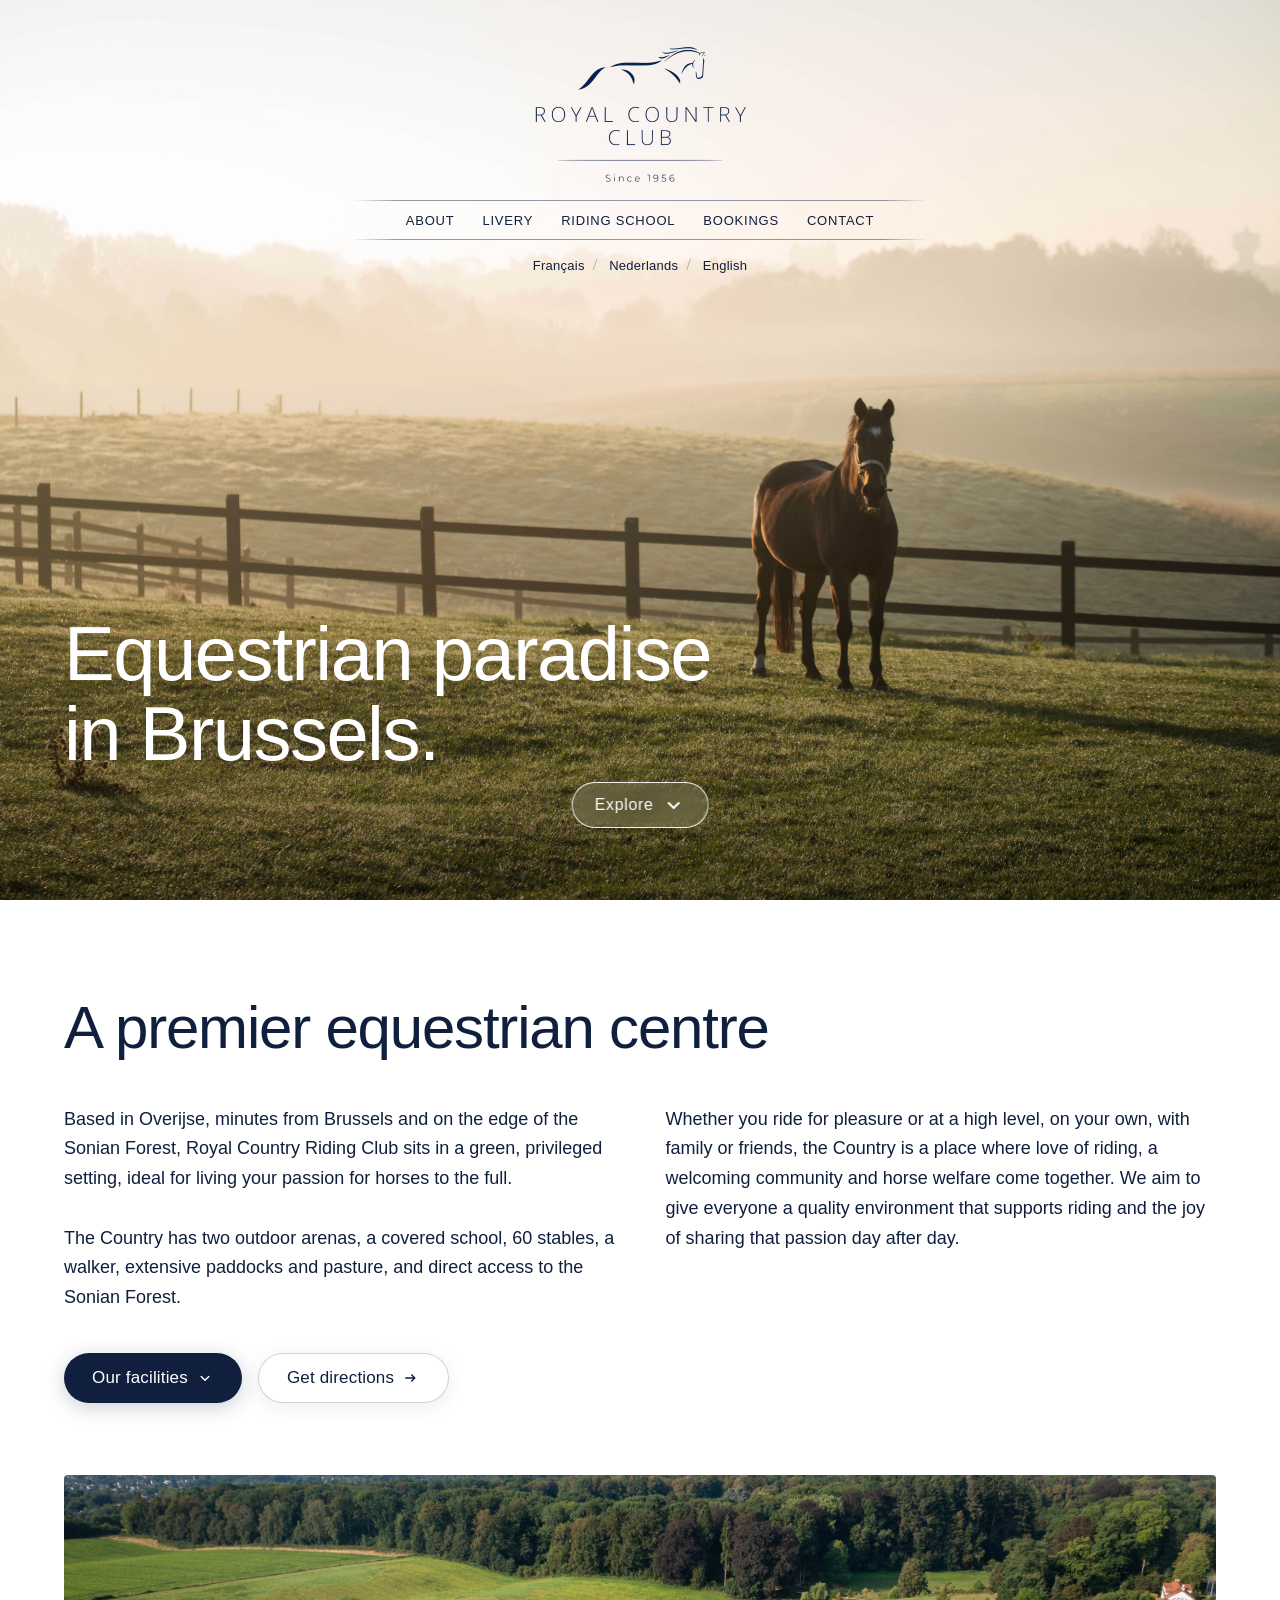
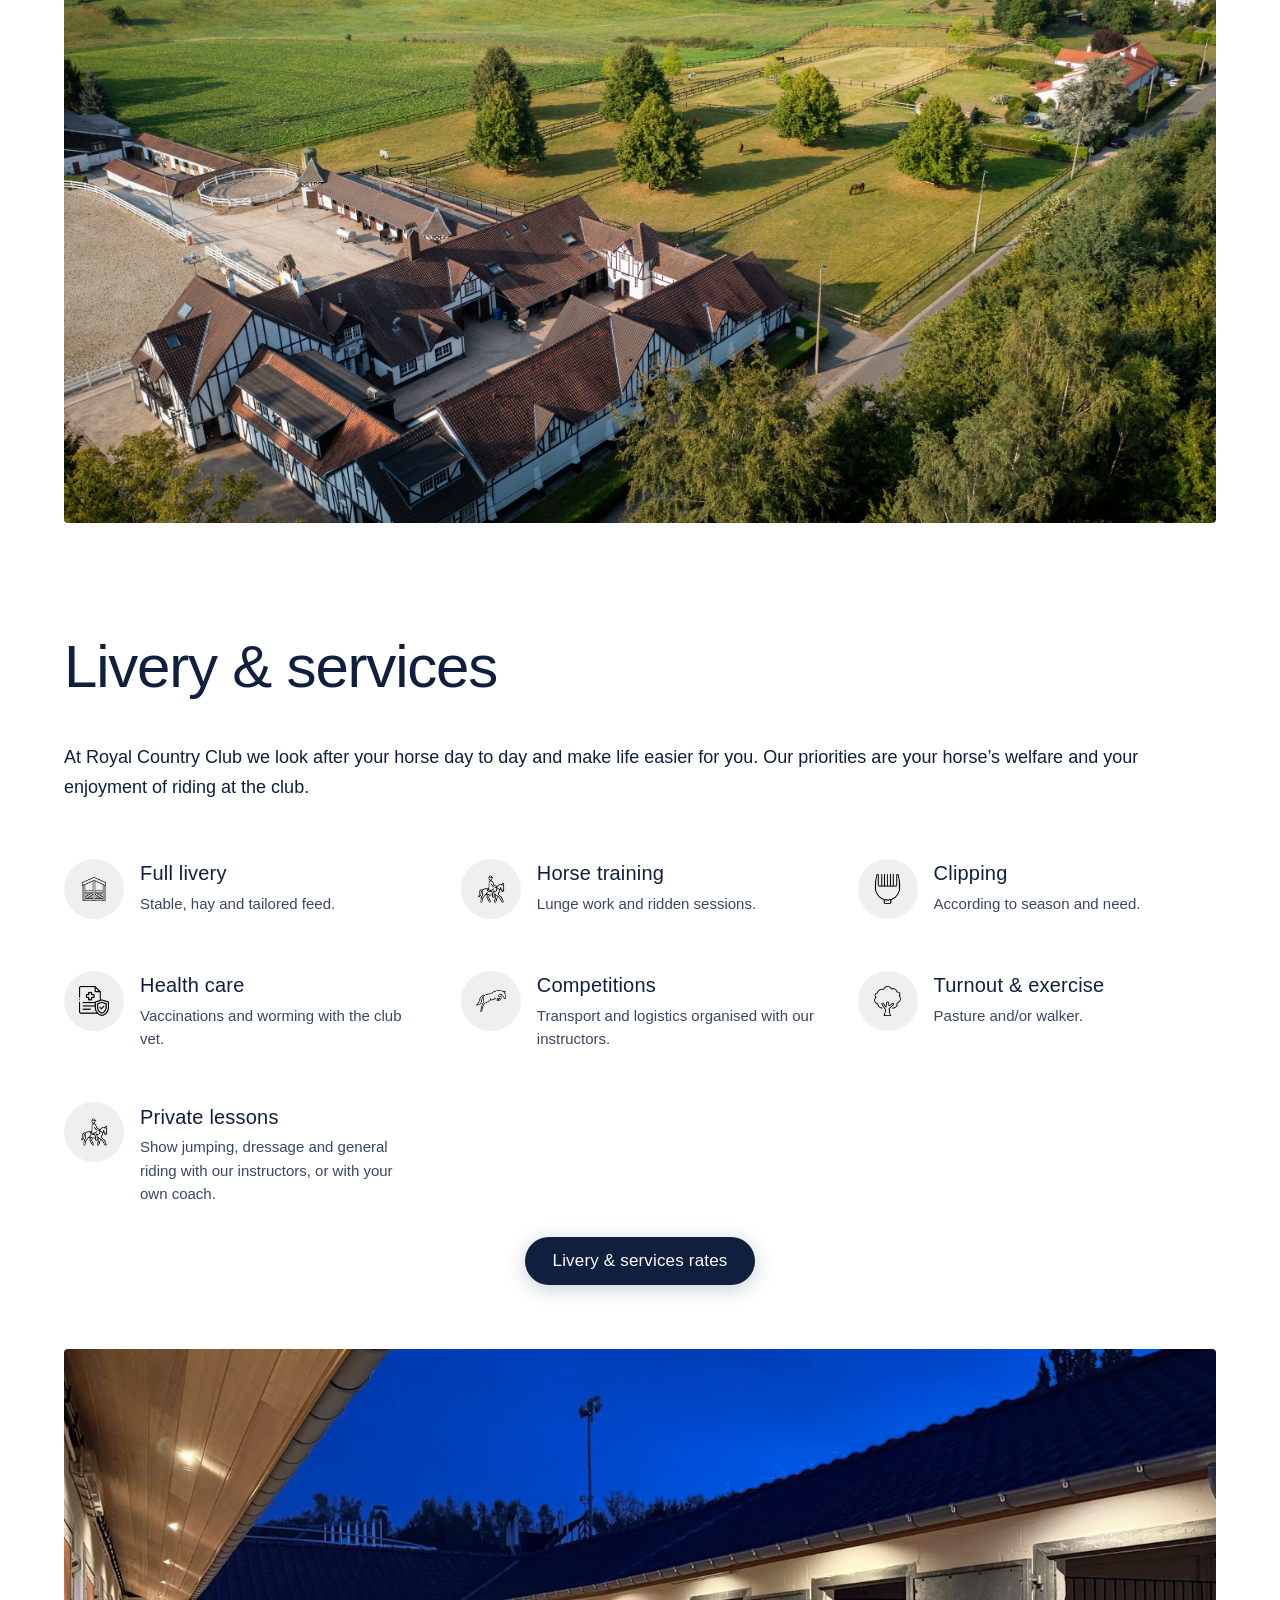
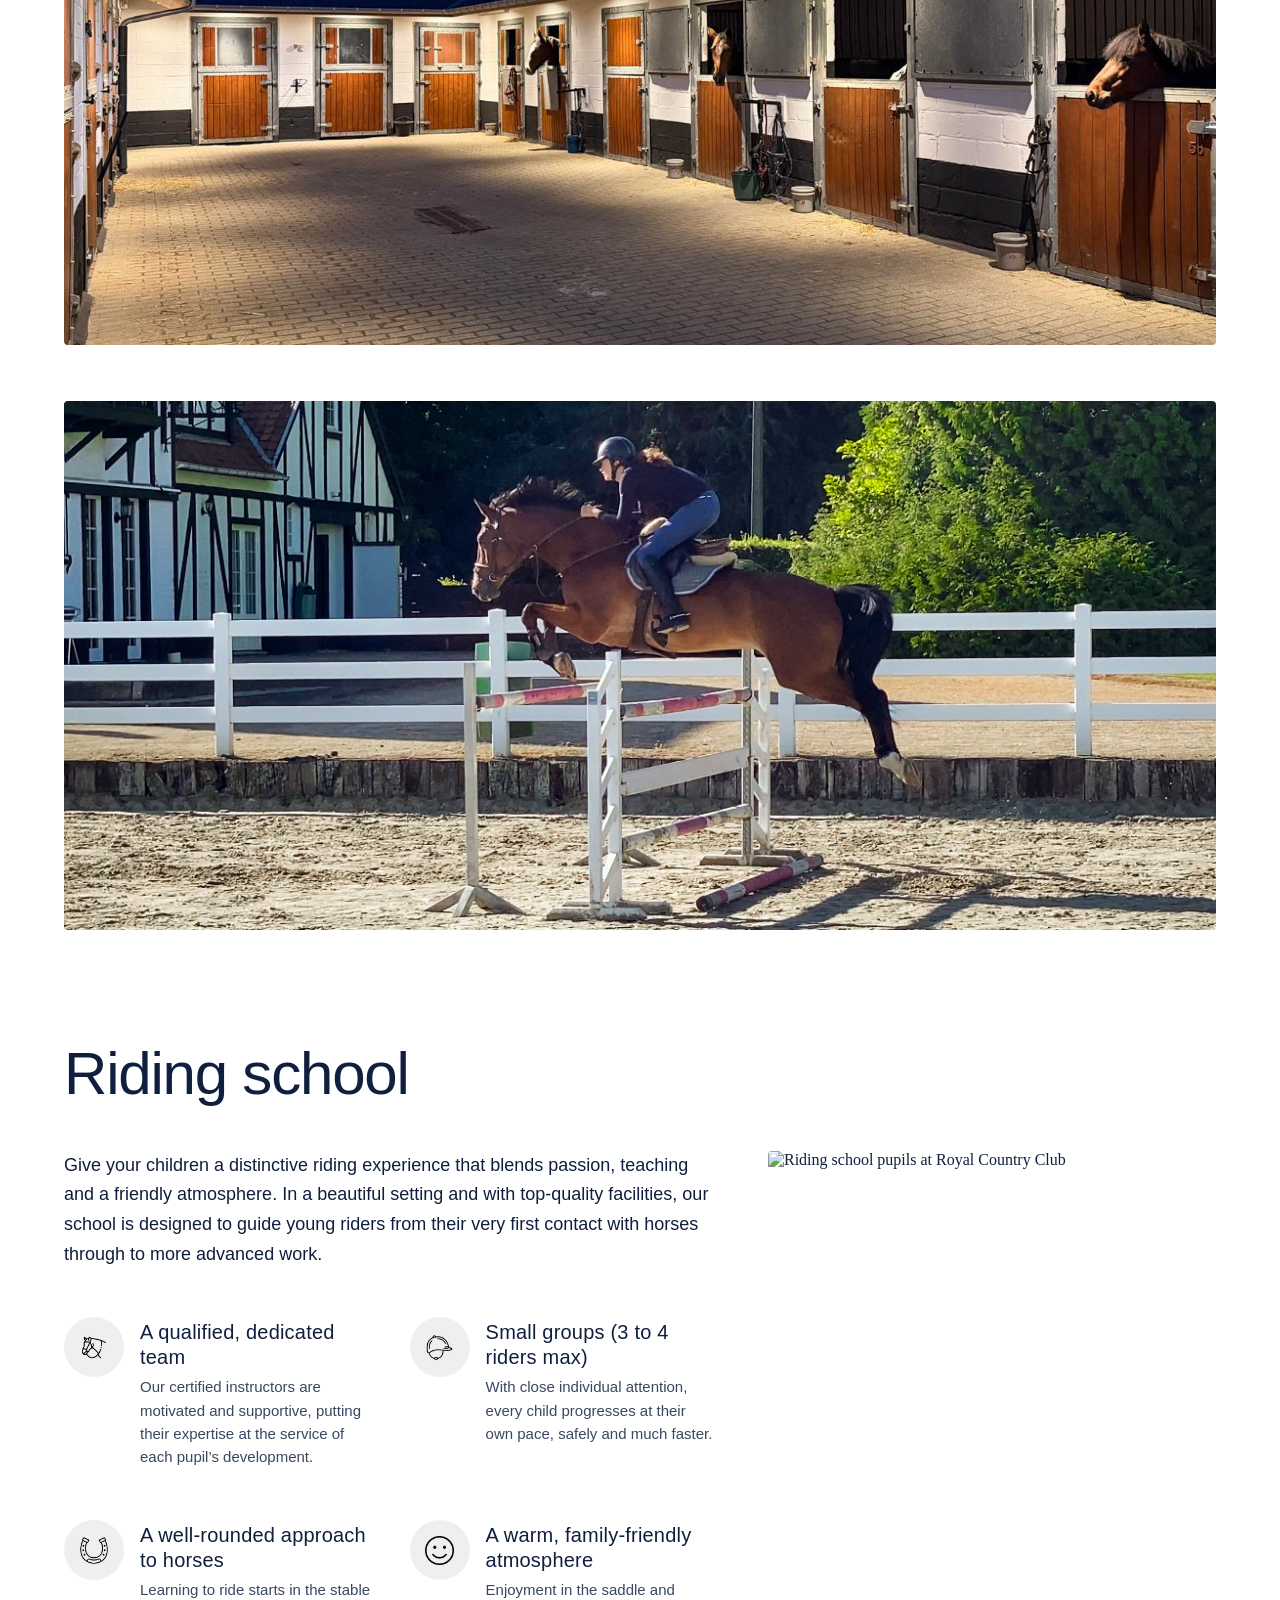
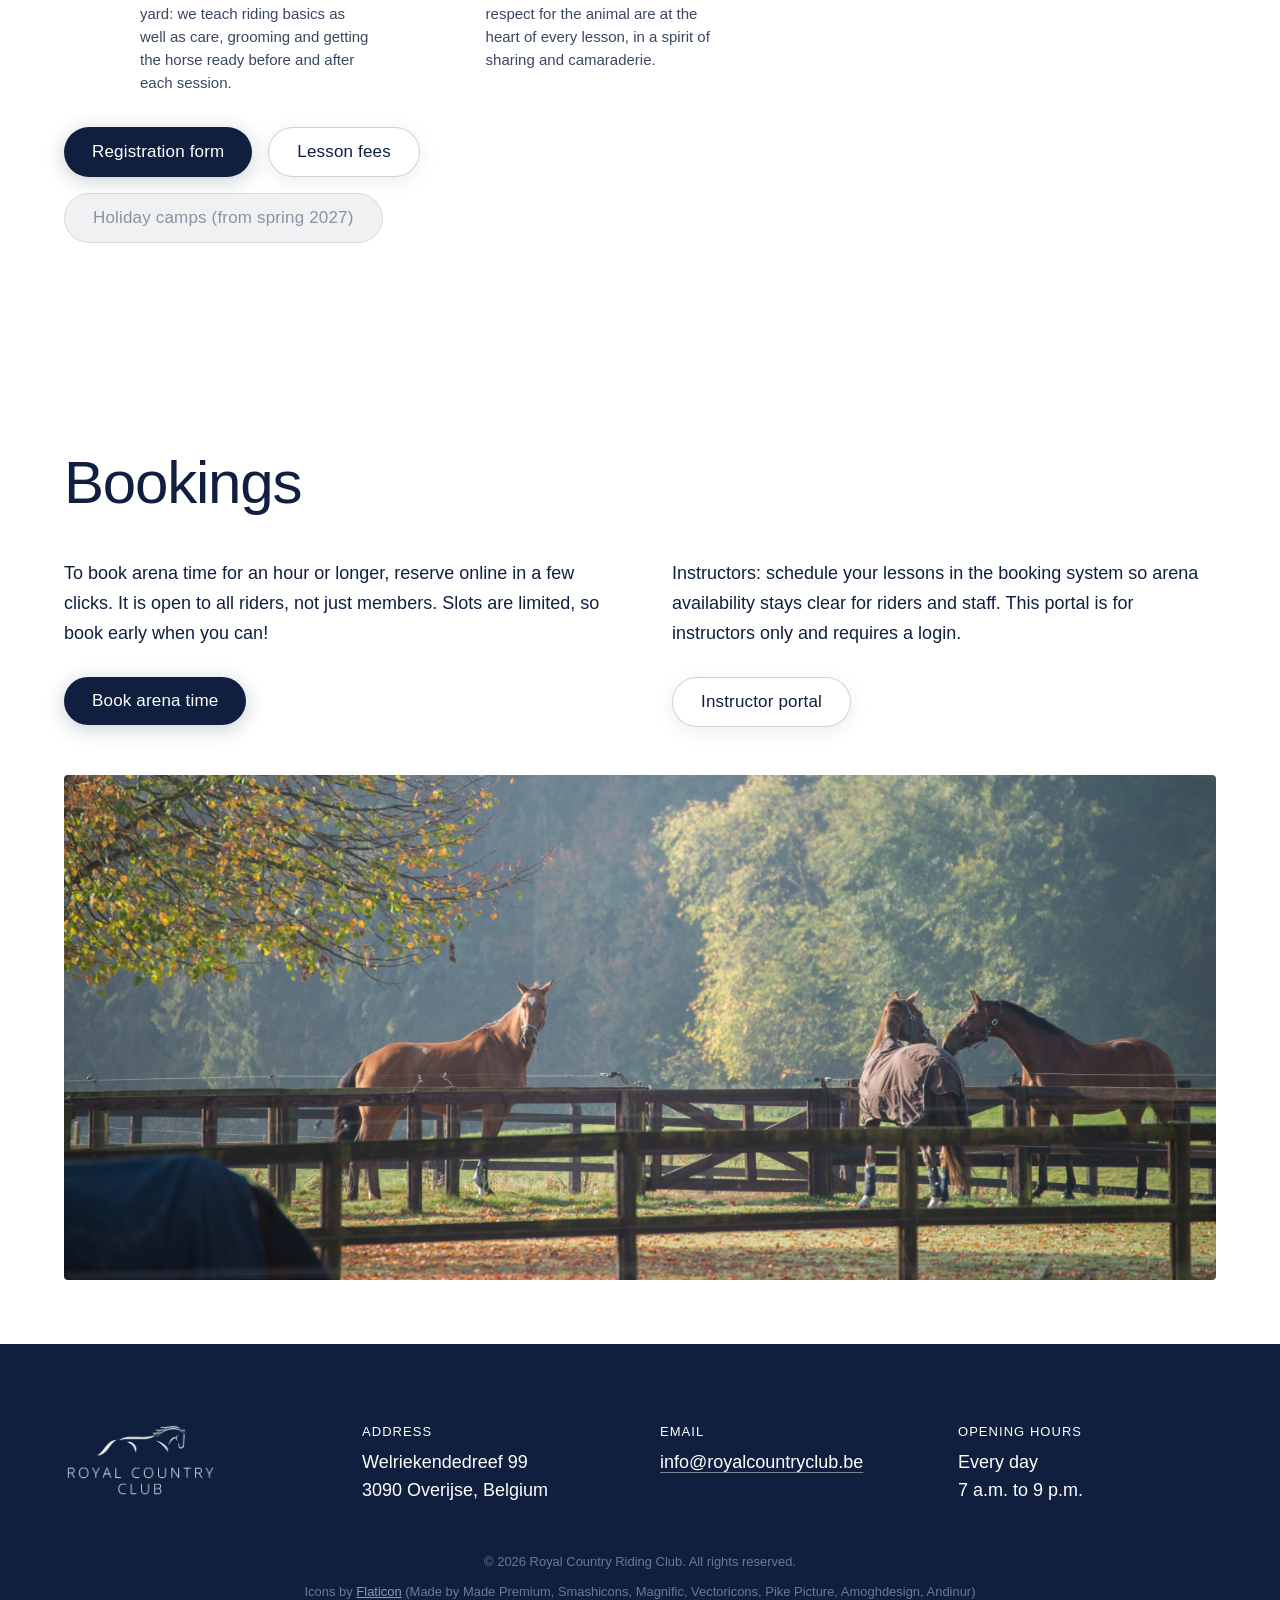
==== commit 1d50aa77: "Re-organizing" ====
--- a/index_en.html
+++ b/index_en.html
@@ -4,7 +4,7 @@
     <meta charset="utf-8" />
     <meta name="viewport" content="width=device-width, initial-scale=1" />
     <title>Royal Country Riding Club | Equestrian club near Brussels</title>
-    <link rel="icon" href="favicon.png" type="image/png" />
+    <link rel="icon" href="images/favicon.png" type="image/png" />
     <link rel="stylesheet" href="styles.css?v=77" />
   </head>
   <body>
@@ -13,7 +13,7 @@
       <div class="hero__brand">
         <img
           class="hero__logo"
-          src="logo_transparent.png"
+          src="images/logo_transparent.png"
           alt="Royal Country Riding Club"
           width="1284"
           height="816"
@@ -215,7 +215,7 @@
         </div>
         <img
           class="welcome__photo"
-          src="photos/drone_ensemble.jpg"
+          src="images/drone_ensemble.jpg"
           alt="Aerial view of Royal Country Riding Club facilities"
           width="1920"
           height="1080"
@@ -234,7 +234,7 @@
               <li class="feature-grid__item">
                 <div class="feature-grid__icon" aria-hidden="true">
                   <img
-                    src="icons/pension-stable.png"
+                    src="images/icons/pension-stable.png"
                     alt=""
                     width="26"
                     height="26"
@@ -250,7 +250,7 @@
               <li class="feature-grid__item">
                 <div class="feature-grid__icon" aria-hidden="true">
                   <img
-                    src="icons/cours-prives-horse-rider.png"
+                    src="images/icons/cours-prives-horse-rider.png"
                     alt=""
                     width="26"
                     height="26"
@@ -264,7 +264,7 @@
               <li class="feature-grid__item">
                 <div class="feature-grid__icon" aria-hidden="true">
                   <img
-                    src="icons/tonte-clippers.png"
+                    src="images/icons/tonte-clippers.png"
                     alt=""
                     width="26"
                     height="26"
@@ -280,7 +280,7 @@
               <li class="feature-grid__item">
                 <div class="feature-grid__icon" aria-hidden="true">
                   <img
-                    src="icons/soins-health-insurance.png"
+                    src="images/icons/soins-health-insurance.png"
                     alt=""
                     width="26"
                     height="26"
@@ -296,7 +296,7 @@
               <li class="feature-grid__item">
                 <div class="feature-grid__icon" aria-hidden="true">
                   <img
-                    src="icons/concours-jumping-horse.png"
+                    src="images/icons/concours-jumping-horse.png"
                     alt=""
                     width="26"
                     height="26"
@@ -312,7 +312,7 @@
               <li class="feature-grid__item">
                 <div class="feature-grid__icon" aria-hidden="true">
                   <img
-                    src="icons/sorties-tree.png"
+                    src="images/icons/sorties-tree.png"
                     alt=""
                     width="26"
                     height="26"
@@ -326,7 +326,7 @@
               <li class="feature-grid__item">
                 <div class="feature-grid__icon" aria-hidden="true">
                   <img
-                    src="icons/cours-prives-horse-rider.png"
+                    src="images/icons/cours-prives-horse-rider.png"
                     alt=""
                     width="26"
                     height="26"
@@ -344,14 +344,14 @@
             <div class="content-section__actions">
               <a
                 class="welcome__cta"
-                href="tarifs.pdf"
+                href="documents/tarifs.pdf"
                 target="_blank"
                 rel="noopener noreferrer"
                 >Livery &amp; services rates</a>
             </div>
             <img
               class="welcome__photo pensions__lead-photo"
-              src="photos/boxes.jpg"
+              src="images/boxes.jpg"
               alt="Stables at Royal Country Riding Club"
               width="1561"
               height="808"
@@ -361,7 +361,7 @@
           <div class="pensions__photos">
             <img
               class="welcome__photo pensions__photo"
-              src="photos/jump.jpg"
+              src="images/jump.jpg"
               alt="Rider competing at Royal Country Club"
               width="1179"
               height="541"
@@ -388,7 +388,7 @@
               <li class="feature-grid__item">
                 <div class="feature-grid__icon" aria-hidden="true">
                   <img
-                    src="icons/ecole-animal.png"
+                    src="images/icons/ecole-animal.png"
                     alt=""
                     width="26"
                     height="26"
@@ -407,7 +407,7 @@
               <li class="feature-grid__item">
                 <div class="feature-grid__icon" aria-hidden="true">
                   <img
-                    src="icons/ecole-helmet.png"
+                    src="images/icons/ecole-helmet.png"
                     alt=""
                     width="26"
                     height="26"
@@ -426,7 +426,7 @@
               <li class="feature-grid__item">
                 <div class="feature-grid__icon" aria-hidden="true">
                   <img
-                    src="icons/ecole-horseshoe.png"
+                    src="images/icons/ecole-horseshoe.png"
                     alt=""
                     width="26"
                     height="26"
@@ -444,7 +444,7 @@
               <li class="feature-grid__item">
                 <div class="feature-grid__icon" aria-hidden="true">
                   <img
-                    src="icons/ecole-happiness.png"
+                    src="images/icons/ecole-happiness.png"
                     alt=""
                     width="26"
                     height="26"
@@ -464,13 +464,13 @@
             <div class="content-section__actions">
               <a
                 class="welcome__cta"
-                href="inscriptions_cours.pdf"
+                href="documents/inscriptions_cours.pdf"
                 target="_blank"
                 rel="noopener noreferrer"
                 >Registration form</a>
               <a
                 class="welcome__cta welcome__cta--outline"
-                href="tarifs_cours.pdf"
+                href="documents/tarifs_cours.pdf"
                 target="_blank"
                 rel="noopener noreferrer"
                 >Lesson fees</a>
@@ -481,7 +481,7 @@
             </div>
             <img
               class="riding-school__photo"
-              src="photos/riding.jpg"
+              src="images/riding.jpg"
               alt="Riding school pupils at Royal Country Club"
               width="2099"
               height="3191"
@@ -529,7 +529,7 @@
         <div class="page-end-photo__inner">
           <img
             class="welcome__photo pensions__photo"
-            src="photos/prairies.jpeg"
+            src="images/prairies.jpeg"
             alt="Horses in the pastures at Royal Country Club"
             width="7360"
             height="4912"
@@ -543,7 +543,7 @@
             <div class="contact__item contact__item--brand">
               <img
                 class="contact__logo"
-                src="logo_transparent_white.png"
+                src="images/logo_transparent_white.png"
                 alt="Royal Country Riding Club"
                 width="1284"
                 height="816"
--- a/styles.css
+++ b/styles.css
@@ -31,7 +31,7 @@
   padding: clamp(1.5rem, 4vw, 3rem) clamp(1.25rem, 5vw, 4rem)
     clamp(4rem, 14vh, 10rem);
   background-color: #fff;
-  background-image: url("background.png");
+  background-image: url("images/background.png");
   background-size: cover;
   background-position: center;
 }
@@ -704,15 +704,20 @@
 
 .pensions__lead-photo {
   display: block;
-  width: 100%;
-  max-width: 100%;
-  margin: 0;
   aspect-ratio: auto;
   height: auto;
   object-fit: cover;
   object-position: center;
 }
 
+@media (min-width: 769px) {
+  .pensions__lead-photo {
+    width: 100%;
+    max-width: 100%;
+    margin: 0;
+  }
+}
+
 .pensions__photos {
   display: flex;
   flex-direction: column;
@@ -724,6 +729,16 @@
   aspect-ratio: auto;
   height: auto;
   object-fit: unset;
+}
+
+@media (max-width: 768px) {
+  .welcome__photo {
+    width: 100vw;
+    max-width: 100vw;
+    margin-left: calc(50% - 50vw);
+    margin-right: calc(50% - 50vw);
+    border-radius: 0;
+  }
 }
 
 .page-end-photo {
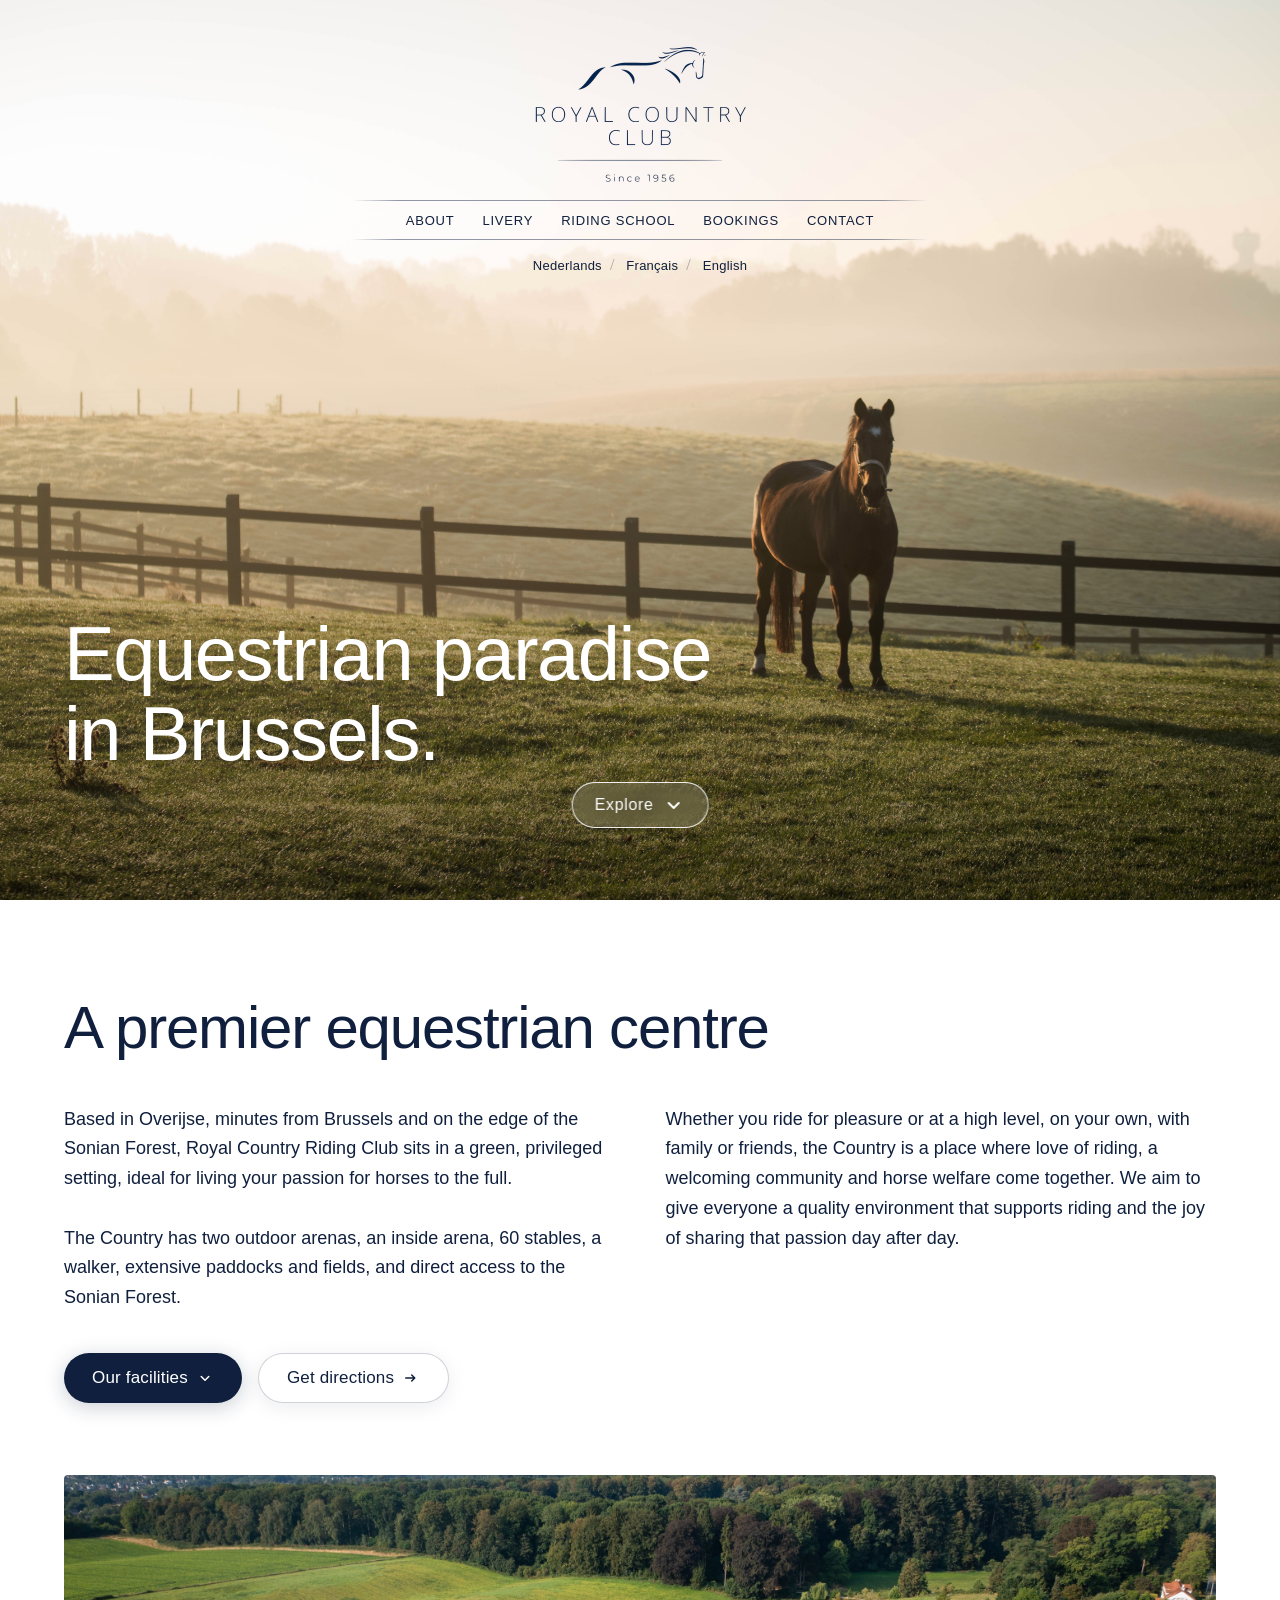
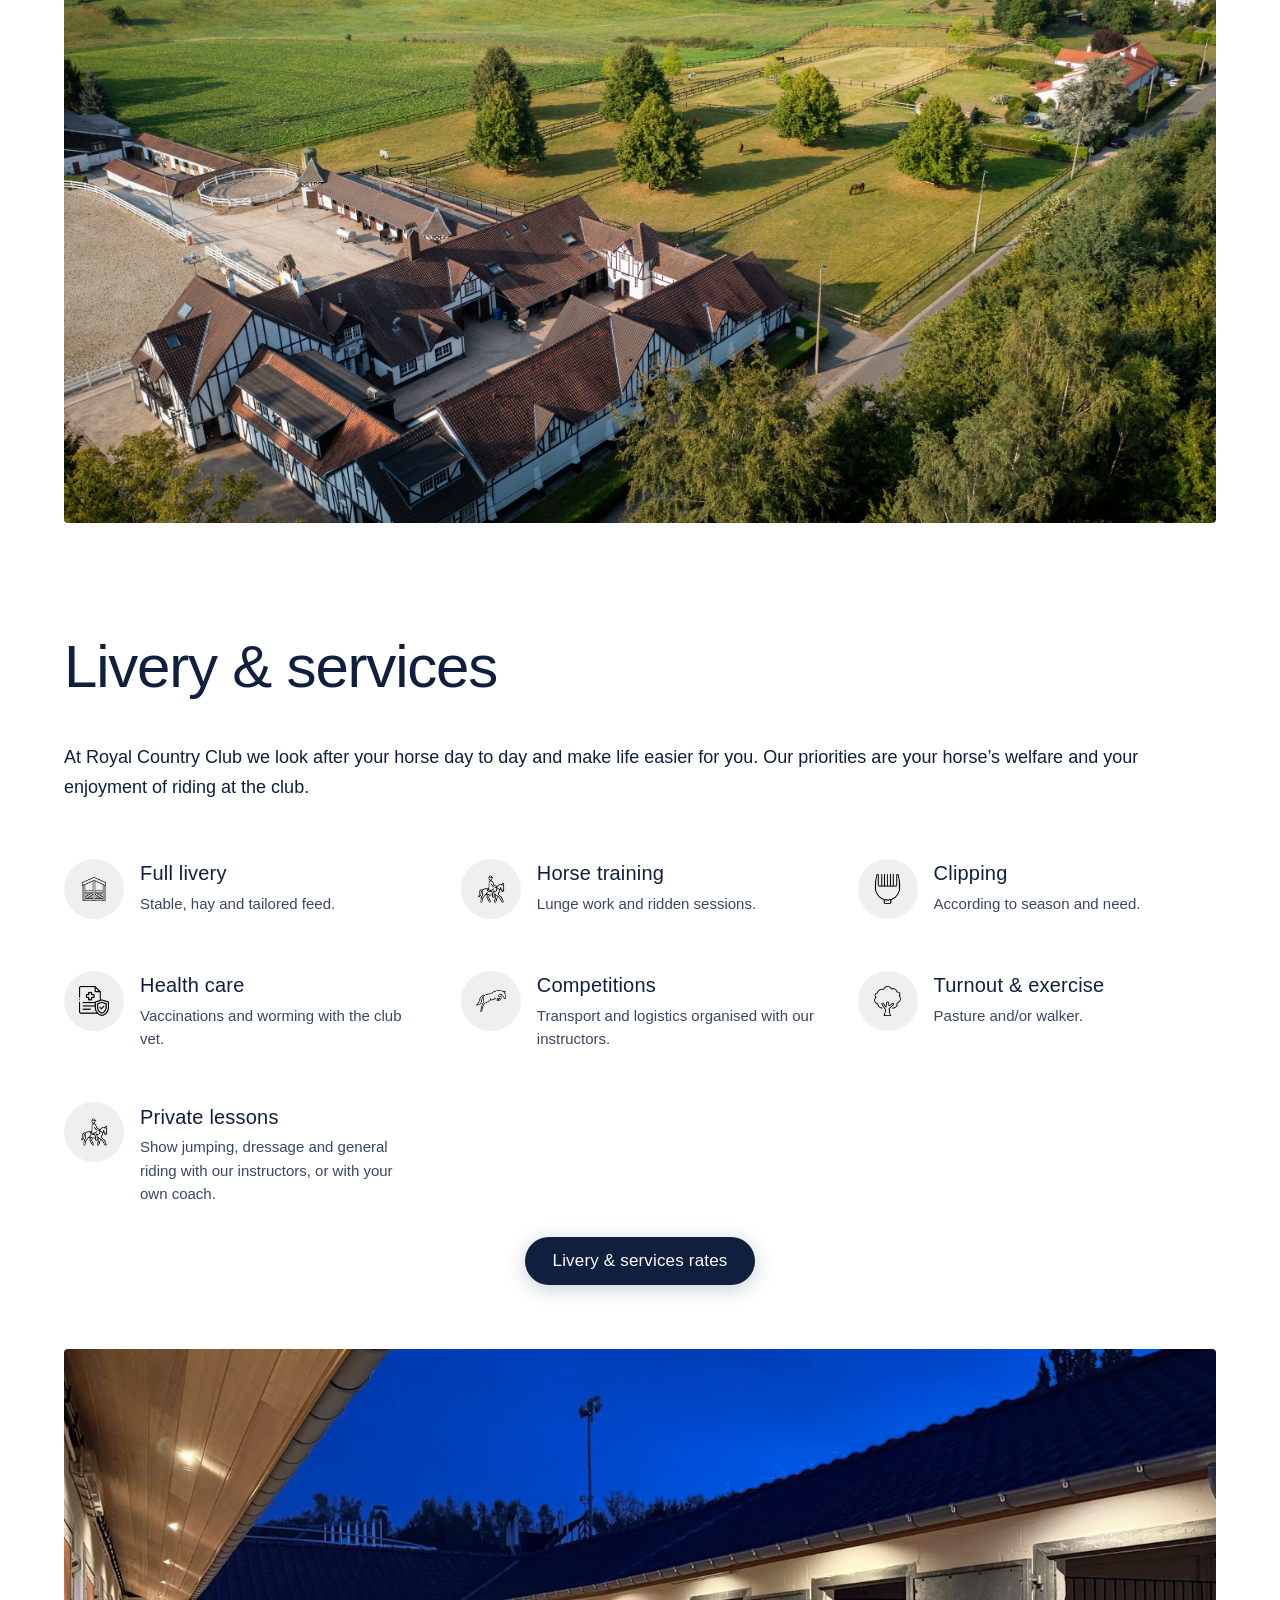
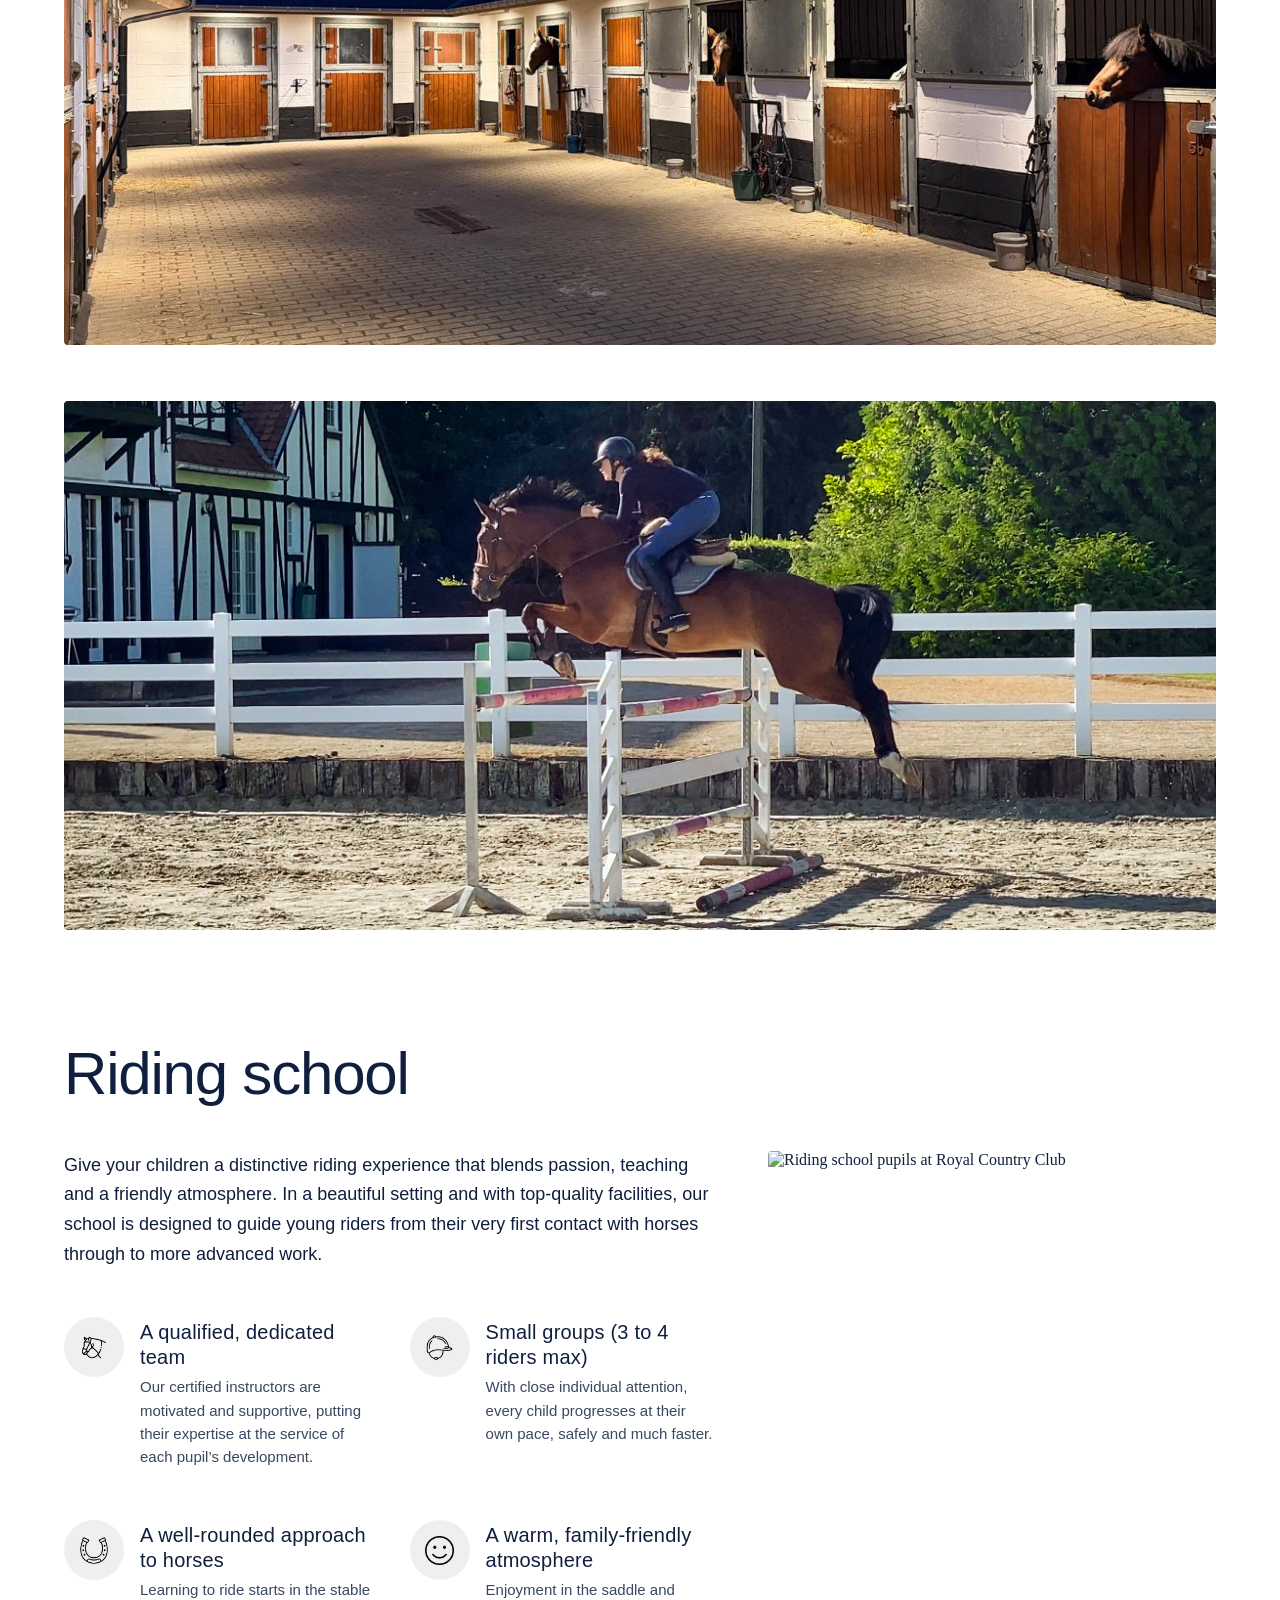
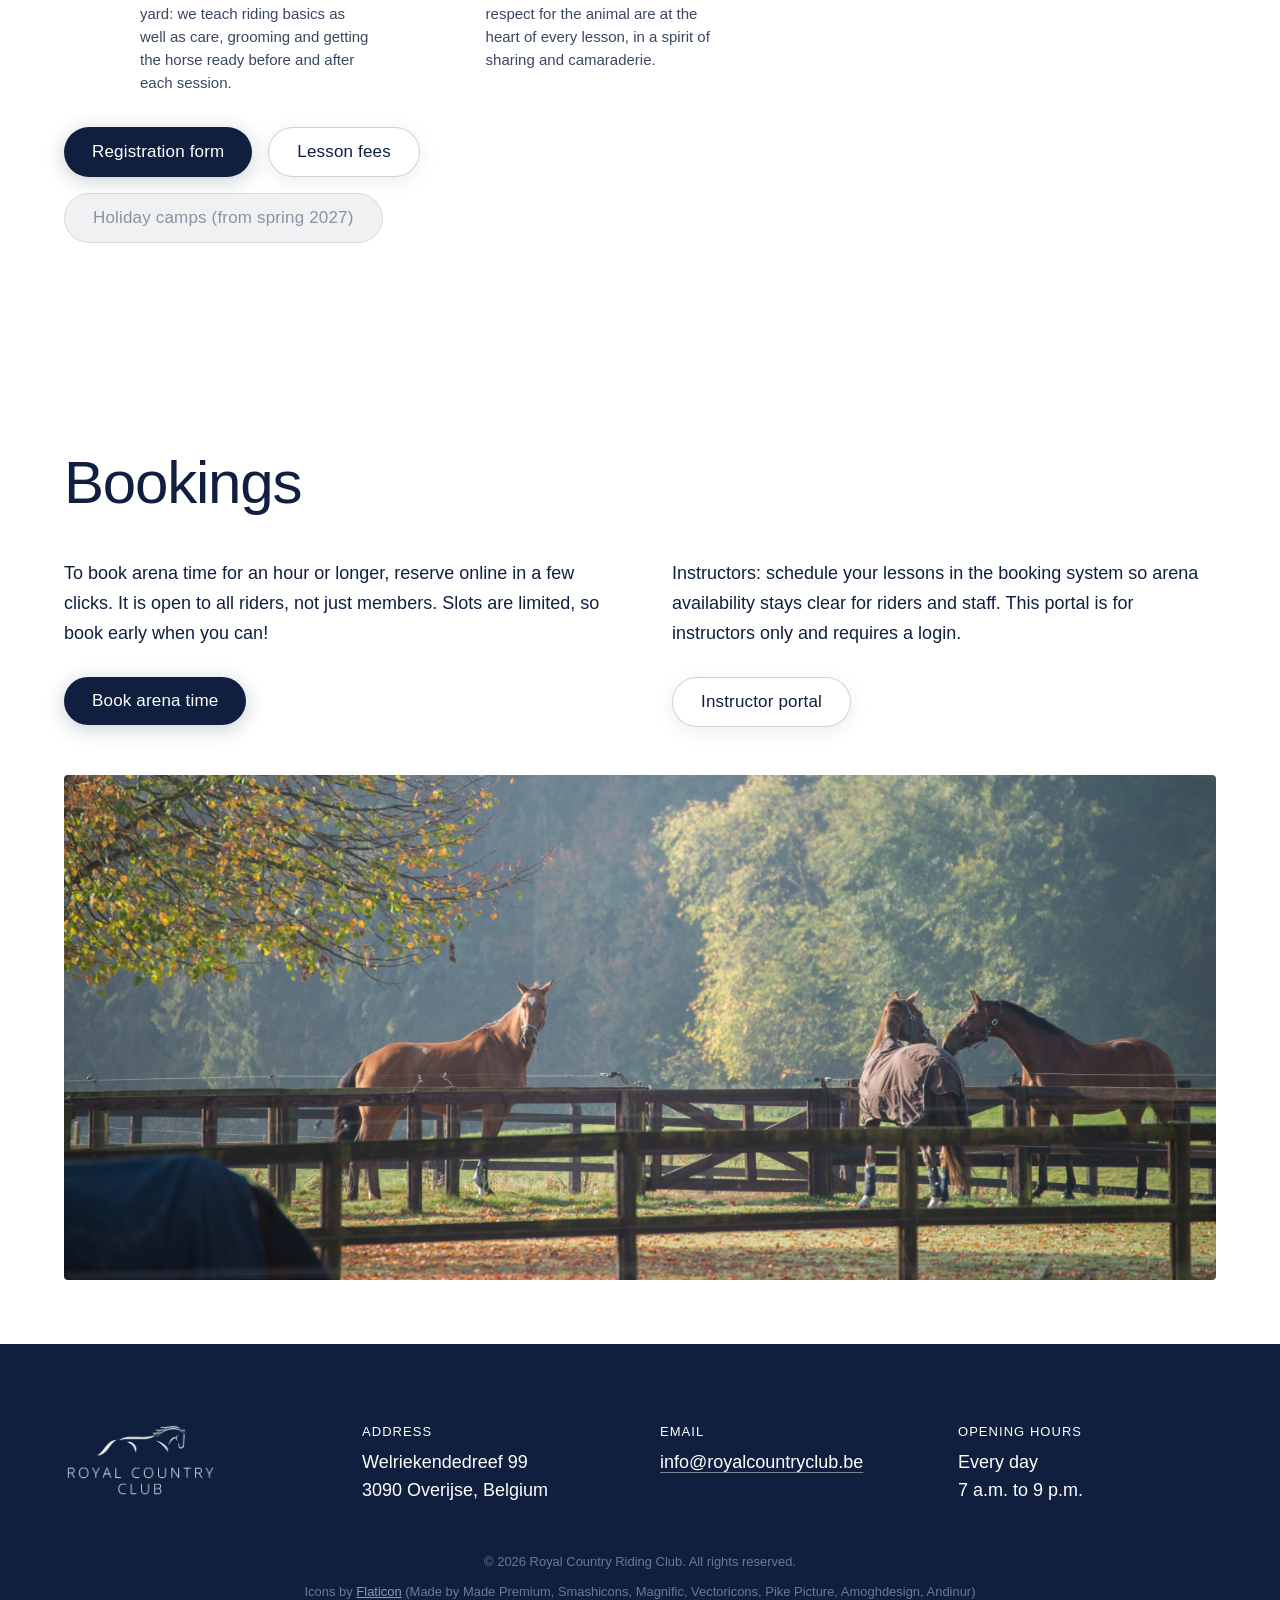
==== commit 0a0646ce: "Adjust translations" ====
--- a/index_en.html
+++ b/index_en.html
@@ -34,19 +34,19 @@
             <li>
               <a
                 class="hero__lang-link"
-                href="index.html"
-                hreflang="fr"
-                lang="fr"
-                >Français</a
+                href="index_nl.html"
+                hreflang="nl-BE"
+                lang="nl-BE"
+                >Nederlands</a
               >
             </li>
             <li>
               <a
                 class="hero__lang-link"
-                href="index_nl.html"
-                hreflang="nl-BE"
-                lang="nl-BE"
-                >Nederlands</a
+                href="index.html"
+                hreflang="fr"
+                lang="fr"
+                >Français</a
               >
             </li>
             <li>
@@ -110,7 +110,7 @@
               Based in Overijse, minutes from Brussels and on the edge of the Sonian Forest, Royal Country
               Riding Club sits in a green, privileged setting, ideal for living your passion for horses to the full.
 
-              <br><br>The Country has two outdoor arenas, a covered school, 60 stables, a walker, extensive paddocks and pasture, and direct access to the Sonian Forest.
+              <br><br>The Country has two outdoor arenas, an inside arena, 60 stables, a walker, extensive paddocks and fields, and direct access to the Sonian Forest.
 
 
             </p>
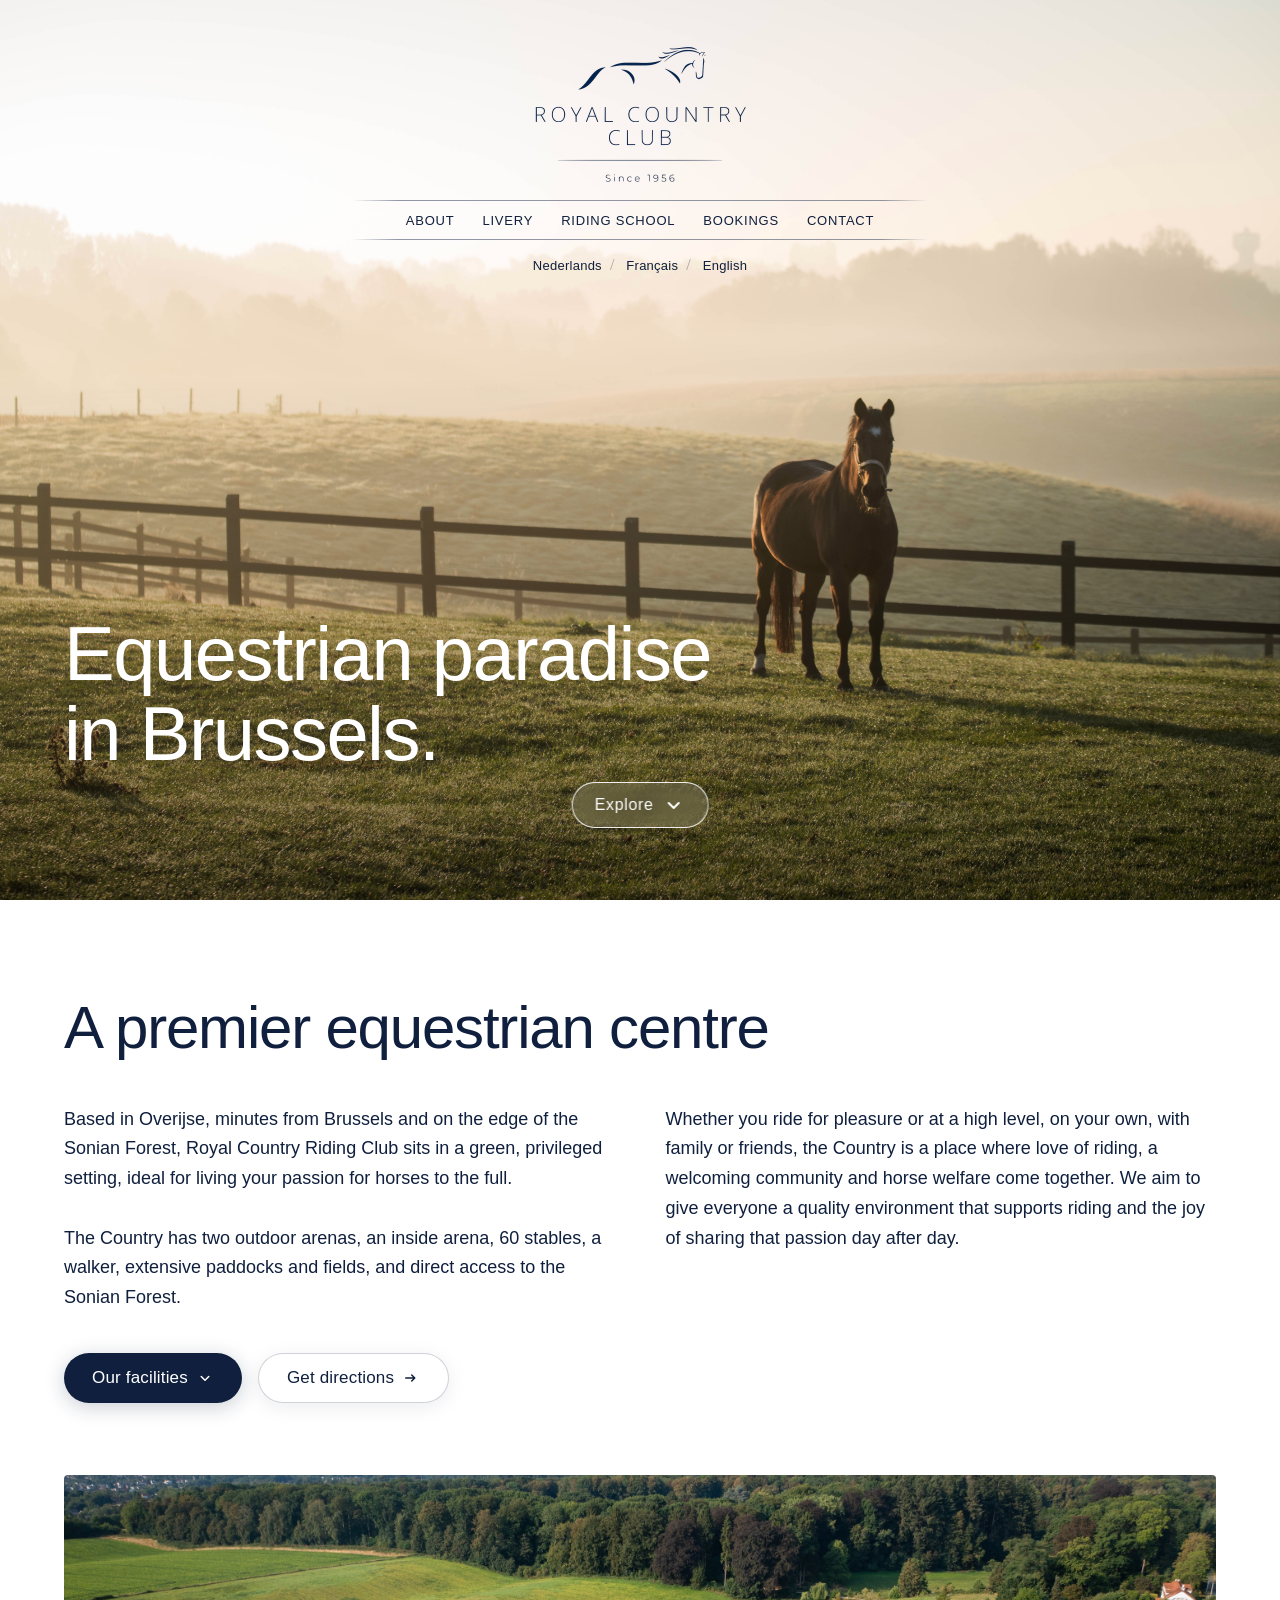
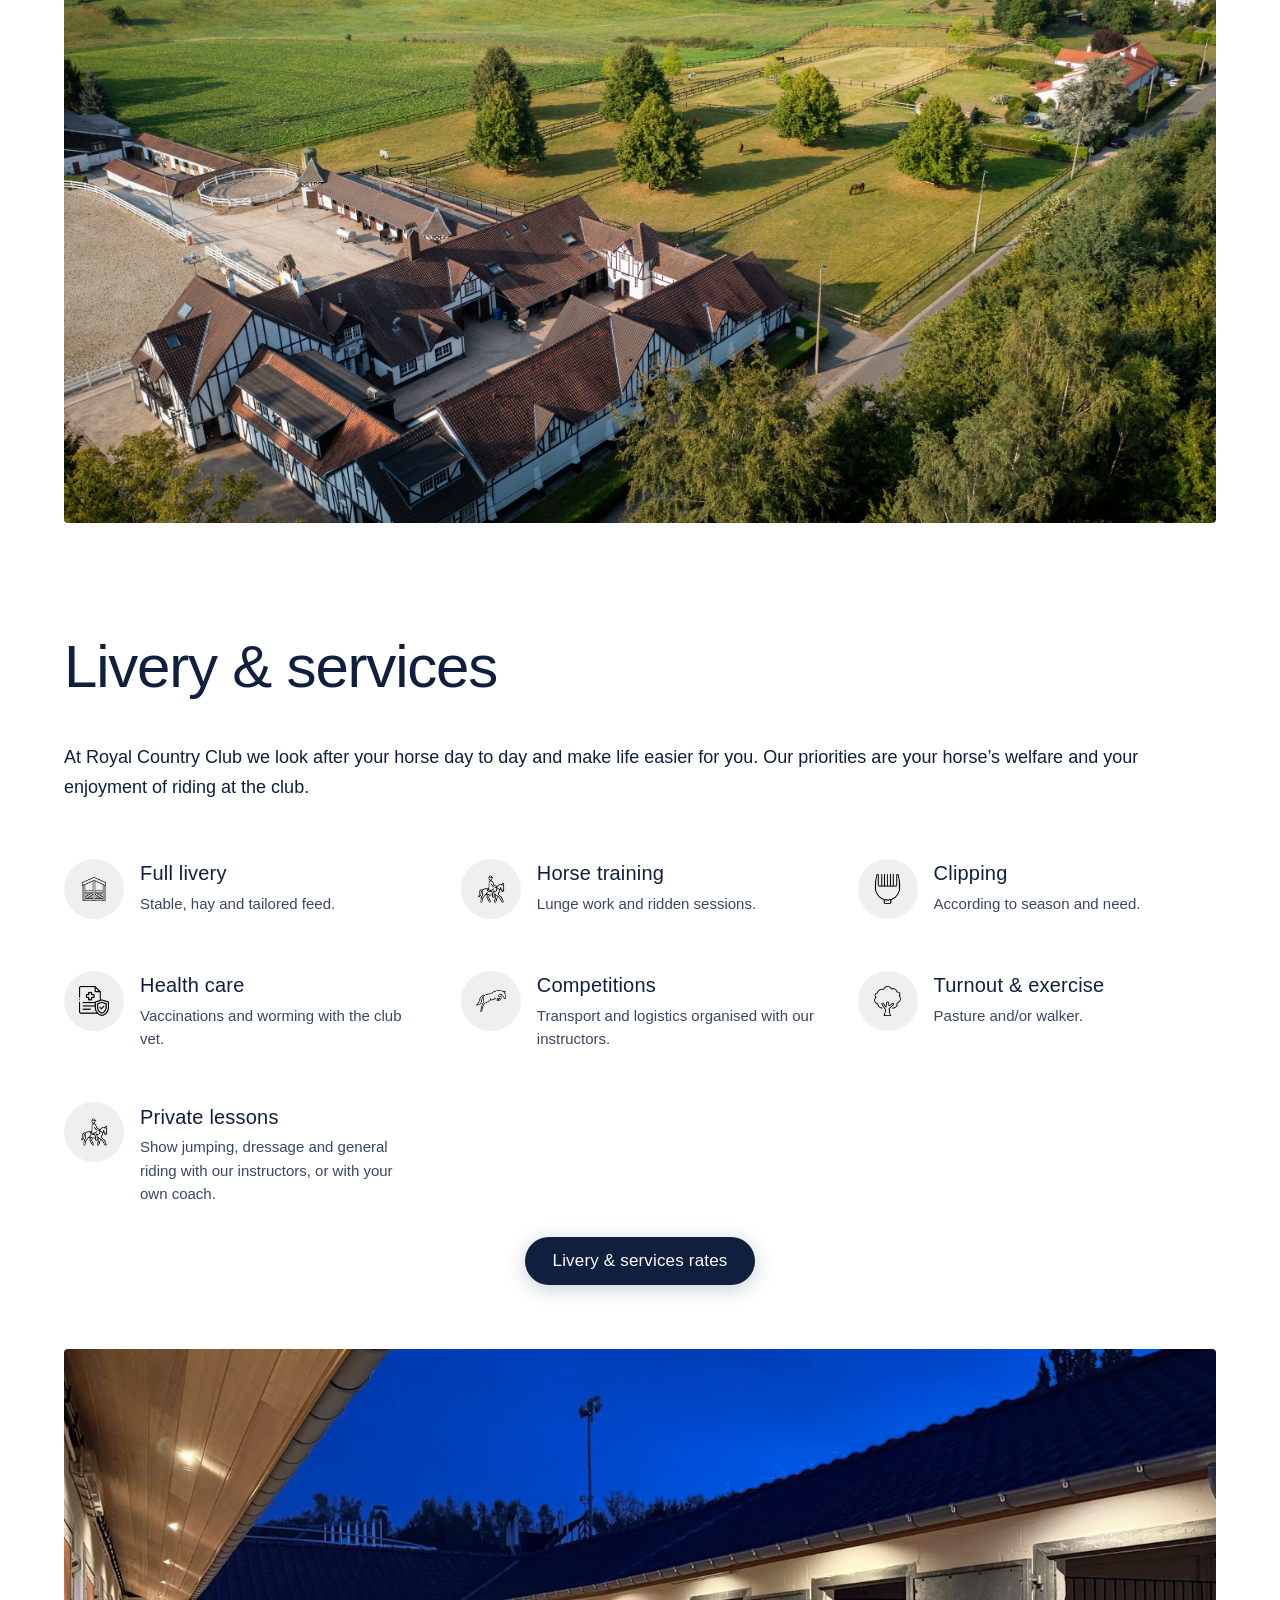
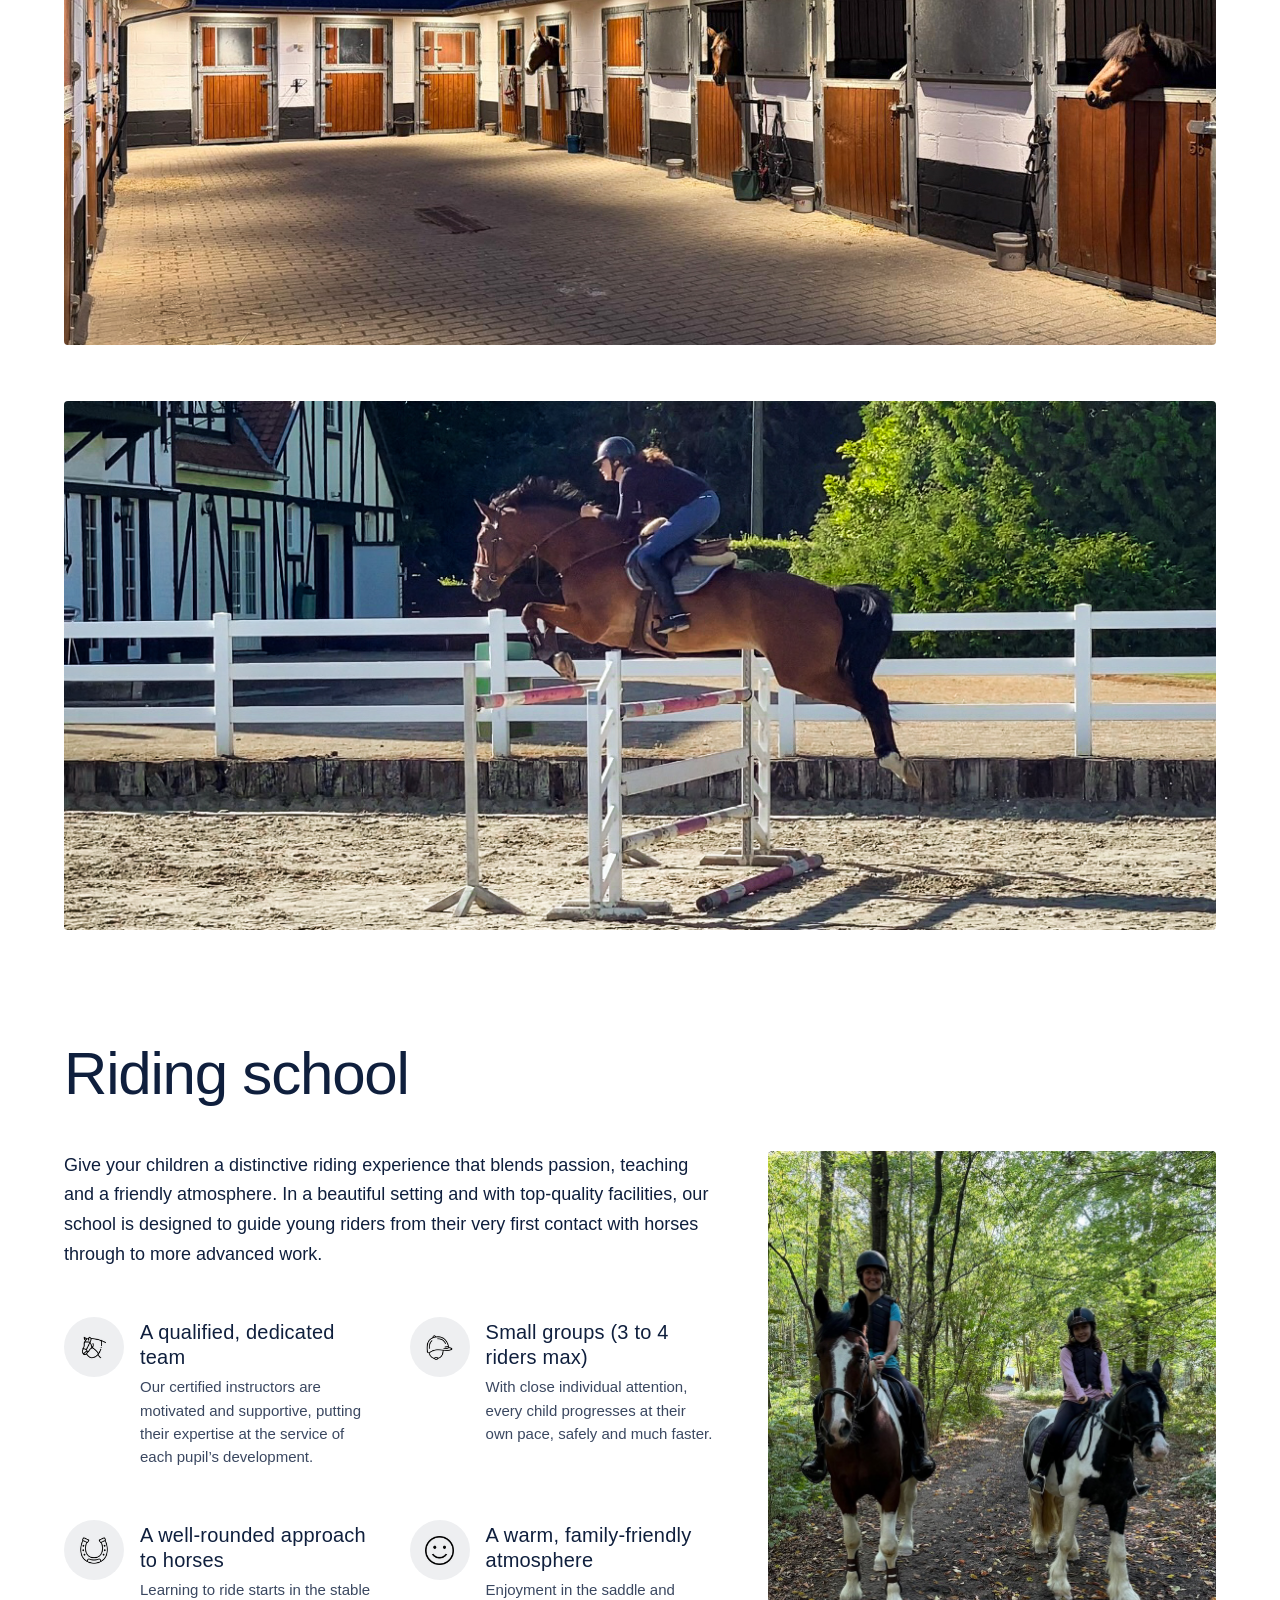
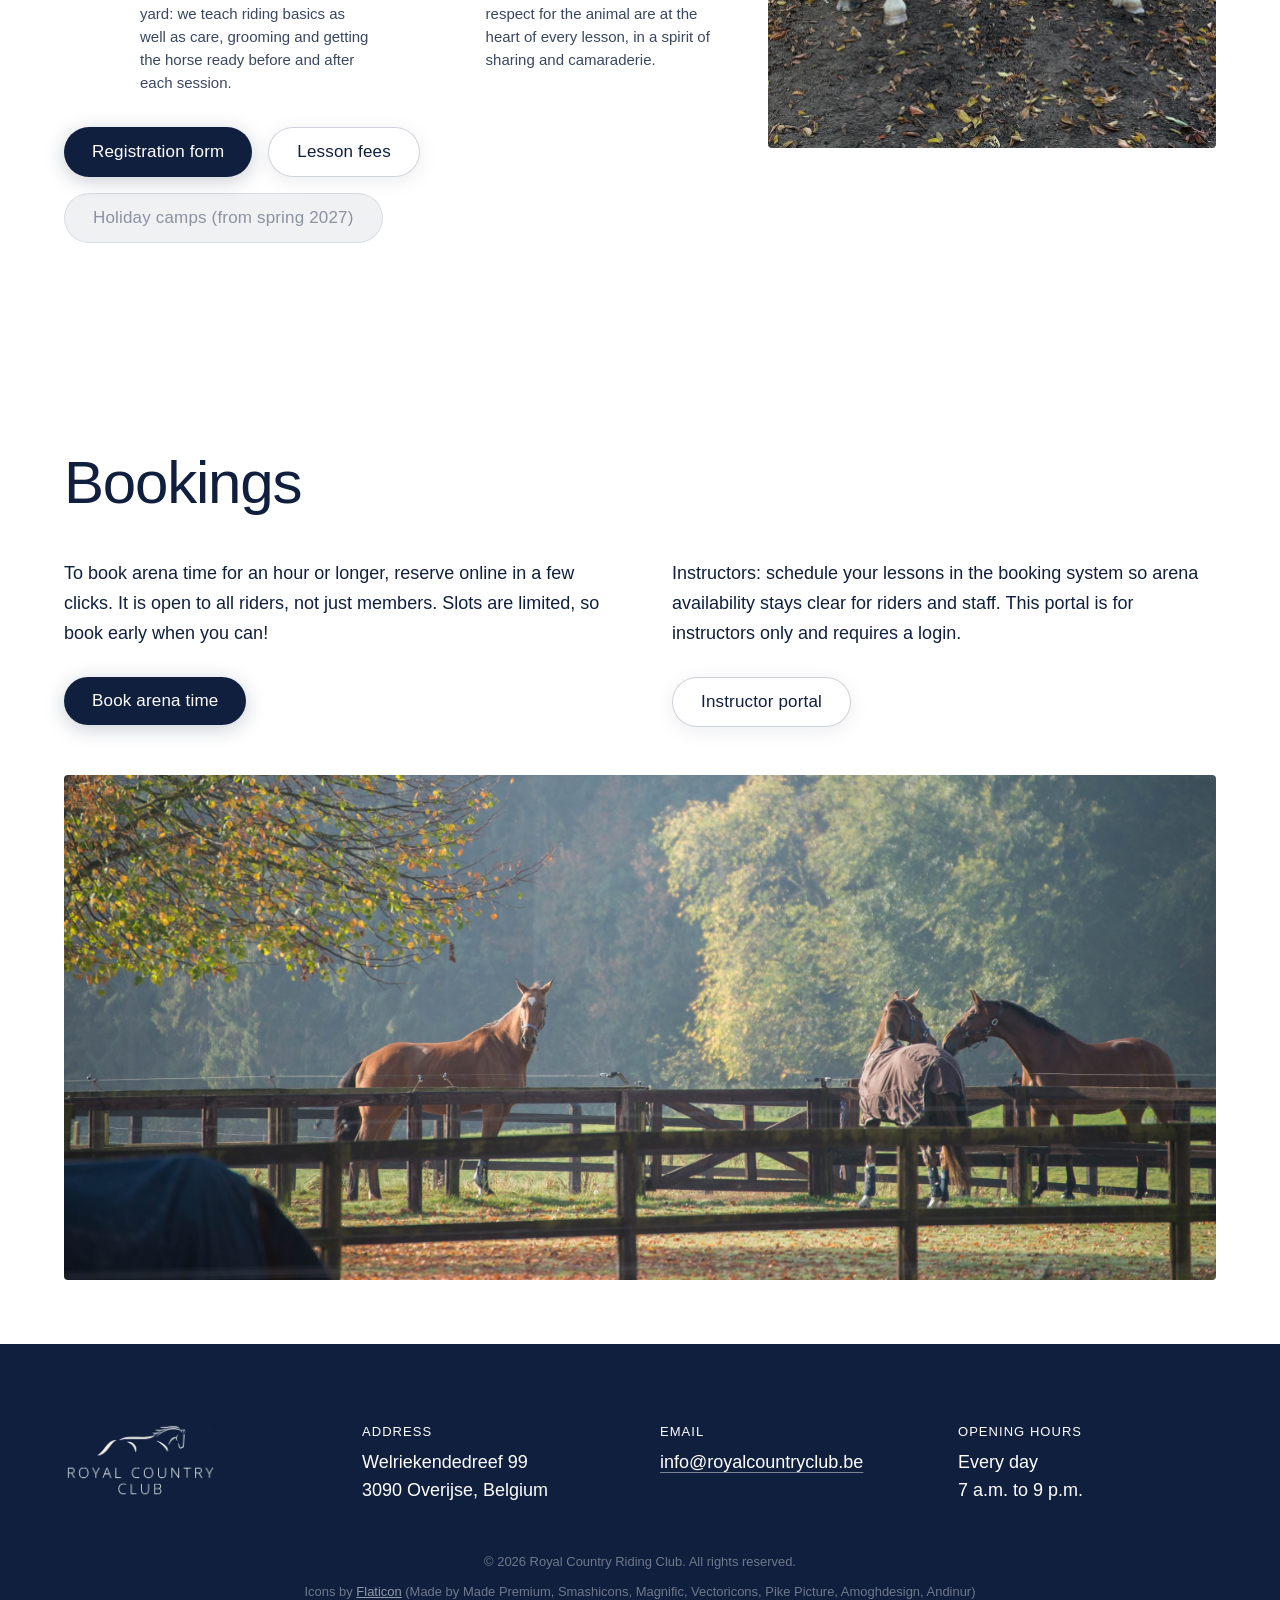
==== commit ee26babe: "Mobile mode adjustements" ====
--- a/index_en.html
+++ b/index_en.html
@@ -5,11 +5,22 @@
     <meta name="viewport" content="width=device-width, initial-scale=1" />
     <title>Royal Country Riding Club | Equestrian club near Brussels</title>
     <link rel="icon" href="images/favicon.png" type="image/png" />
-    <link rel="stylesheet" href="styles.css?v=77" />
+    <link rel="stylesheet" href="styles.css?v=82" />
   </head>
   <body>
     <header class="hero">
       <div class="hero__overlay" aria-hidden="true"></div>
+      <button
+        type="button"
+        class="hero__menu-toggle"
+        aria-expanded="false"
+        aria-controls="hero-menu"
+        aria-label="Show menu"
+        data-label-hide="Hide menu"
+      >
+        <span class="hero__menu-toggle-bar" aria-hidden="true"></span>
+        <span class="hero__menu-toggle-bar" aria-hidden="true"></span>
+      </button>
       <div class="hero__brand">
         <img
           class="hero__logo"
@@ -18,47 +29,49 @@
           width="1284"
           height="816"
         />
-        <nav class="hero__nav" aria-label="Main navigation">
-          <ul class="hero__nav-list">
-            <li><a href="#about">About</a></li>
-            <li><a href="#pensions">Livery</a></li>
-            <li><a href="#riding-school">Riding school</a></li>
-            <li><a href="#bookings">Bookings</a></li>
-            <li>
-              <a href="#contact">Contact</a>
-            </li>
-          </ul>
-        </nav>
-        <nav class="hero__lang" aria-label="Language">
-          <ul class="hero__lang-list">
-            <li>
-              <a
-                class="hero__lang-link"
-                href="index_nl.html"
-                hreflang="nl-BE"
-                lang="nl-BE"
-                >Nederlands</a
-              >
-            </li>
-            <li>
-              <a
-                class="hero__lang-link"
-                href="index.html"
-                hreflang="fr"
-                lang="fr"
-                >Français</a
-              >
-            </li>
-            <li>
-              <span
-                class="hero__lang-link hero__lang-link--current"
-                lang="en"
-                aria-current="page"
-                >English</span
-              >
-            </li>
-          </ul>
-        </nav>
+        <div class="hero__menu" id="hero-menu">
+          <nav class="hero__nav" aria-label="Main navigation">
+            <ul class="hero__nav-list">
+              <li><a href="#about">About</a></li>
+              <li><a href="#pensions">Livery</a></li>
+              <li><a href="#riding-school">Riding school</a></li>
+              <li><a href="#bookings">Bookings</a></li>
+              <li>
+                <a href="#contact">Contact</a>
+              </li>
+            </ul>
+          </nav>
+          <nav class="hero__lang" aria-label="Language">
+            <ul class="hero__lang-list">
+              <li>
+                <a
+                  class="hero__lang-link"
+                  href="index_nl.html"
+                  hreflang="nl-BE"
+                  lang="nl-BE"
+                  >Nederlands</a
+                >
+              </li>
+              <li>
+                <a
+                  class="hero__lang-link"
+                  href="index.html"
+                  hreflang="fr"
+                  lang="fr"
+                  >Français</a
+                >
+              </li>
+              <li>
+                <span
+                  class="hero__lang-link hero__lang-link--current"
+                  lang="en"
+                  aria-current="page"
+                  >English</span
+                >
+              </li>
+            </ul>
+          </nav>
+        </div>
       </div>
       <div class="hero__inner">
         <h1 class="hero__title">
@@ -616,6 +629,47 @@
           infraTrigger.classList.toggle("is-open", open);
         });
       }
+
+      const menuToggle = document.querySelector(".hero__menu-toggle");
+      const heroMenu = document.getElementById("hero-menu");
+      const mobileNavQuery = window.matchMedia("(max-width: 768px)");
+
+      if (menuToggle && heroMenu) {
+        const menuShowLabel = menuToggle.getAttribute("aria-label");
+        const menuHideLabel = menuToggle.getAttribute("data-label-hide");
+
+        function setHeroMenuOpen(open) {
+          heroMenu.classList.toggle("is-open", open);
+          menuToggle.classList.toggle("is-open", open);
+          menuToggle.setAttribute("aria-expanded", String(open));
+          if (menuShowLabel && menuHideLabel) {
+            menuToggle.setAttribute(
+              "aria-label",
+              open ? menuHideLabel : menuShowLabel
+            );
+          }
+        }
+
+        function closeHeroMenuIfMobile() {
+          if (mobileNavQuery.matches) setHeroMenuOpen(false);
+        }
+
+        menuToggle.addEventListener("click", () => {
+          setHeroMenuOpen(!heroMenu.classList.contains("is-open"));
+        });
+
+        heroMenu.querySelectorAll(".hero__nav-list a").forEach((link) => {
+          link.addEventListener("click", closeHeroMenuIfMobile);
+        });
+
+        mobileNavQuery.addEventListener("change", (event) => {
+          if (!event.matches) setHeroMenuOpen(false);
+        });
+
+        document.addEventListener("keydown", (event) => {
+          if (event.key === "Escape") closeHeroMenuIfMobile();
+        });
+      }
     </script>
   </body>
 </html>
--- a/styles.css
+++ b/styles.css
@@ -147,6 +147,62 @@
   color: #0f1f3d;
 }
 
+.hero__menu {
+  display: flex;
+  flex-direction: column;
+  align-items: center;
+  gap: clamp(0.65rem, 1.75vw, 1rem);
+  width: max-content;
+  max-width: 100%;
+}
+
+.hero__menu-toggle {
+  display: none;
+  width: 2.75rem;
+  height: 2.75rem;
+  padding: 0;
+  border: none;
+  border-radius: 4px;
+  background: transparent;
+  cursor: pointer;
+  color: #0f1f3d;
+}
+
+.hero__menu-toggle-bar {
+  position: absolute;
+  left: 50%;
+  top: 50%;
+  display: block;
+  width: 1.375rem;
+  height: 2px;
+  margin: 0;
+  background: currentColor;
+  border-radius: 1px;
+  transform-origin: center;
+  transition: transform 0.2s ease;
+}
+
+.hero__menu-toggle-bar:nth-child(1) {
+  transform: translate(-50%, calc(-50% - 4.5px));
+}
+
+.hero__menu-toggle-bar:nth-child(2) {
+  transform: translate(-50%, calc(-50% + 4.5px));
+}
+
+.hero__menu-toggle.is-open .hero__menu-toggle-bar:nth-child(1) {
+  transform: translate(-50%, -50%) rotate(45deg);
+}
+
+.hero__menu-toggle.is-open .hero__menu-toggle-bar:nth-child(2) {
+  transform: translate(-50%, -50%) rotate(-45deg);
+}
+
+.hero__menu-toggle:focus-visible {
+  outline: 2px solid #0f1f3d;
+  outline-offset: 2px;
+}
+
 .hero__overlay {
   position: absolute;
   inset: 0;
@@ -319,6 +375,34 @@
     width: clamp(10.75rem, 58vw, 13.75rem);
   }
 
+  .hero__menu-toggle {
+    display: flex;
+    position: absolute;
+    top: clamp(1.25rem, 4vw, 2rem);
+    right: clamp(1.25rem, 5vw, 2rem);
+    z-index: 3;
+  }
+
+  .hero__menu:not(.is-open) {
+    display: none;
+  }
+
+  .hero__menu.is-open {
+    width: 100%;
+    max-width: min(100vw - 2rem, 24rem);
+    padding: clamp(1rem, 3vh, 1.25rem) clamp(1.25rem, 4vw, 1.5rem);
+    border-radius: 12px;
+    background-color: rgba(255, 255, 255, 0.55);
+    -webkit-backdrop-filter: blur(16px);
+    backdrop-filter: blur(16px);
+    box-shadow: 0 8px 32px rgba(15, 31, 61, 0.12);
+  }
+
+  .hero__nav::before,
+  .hero__nav::after {
+    content: none;
+  }
+
   .hero__nav-list {
     flex-direction: column;
     align-items: center;
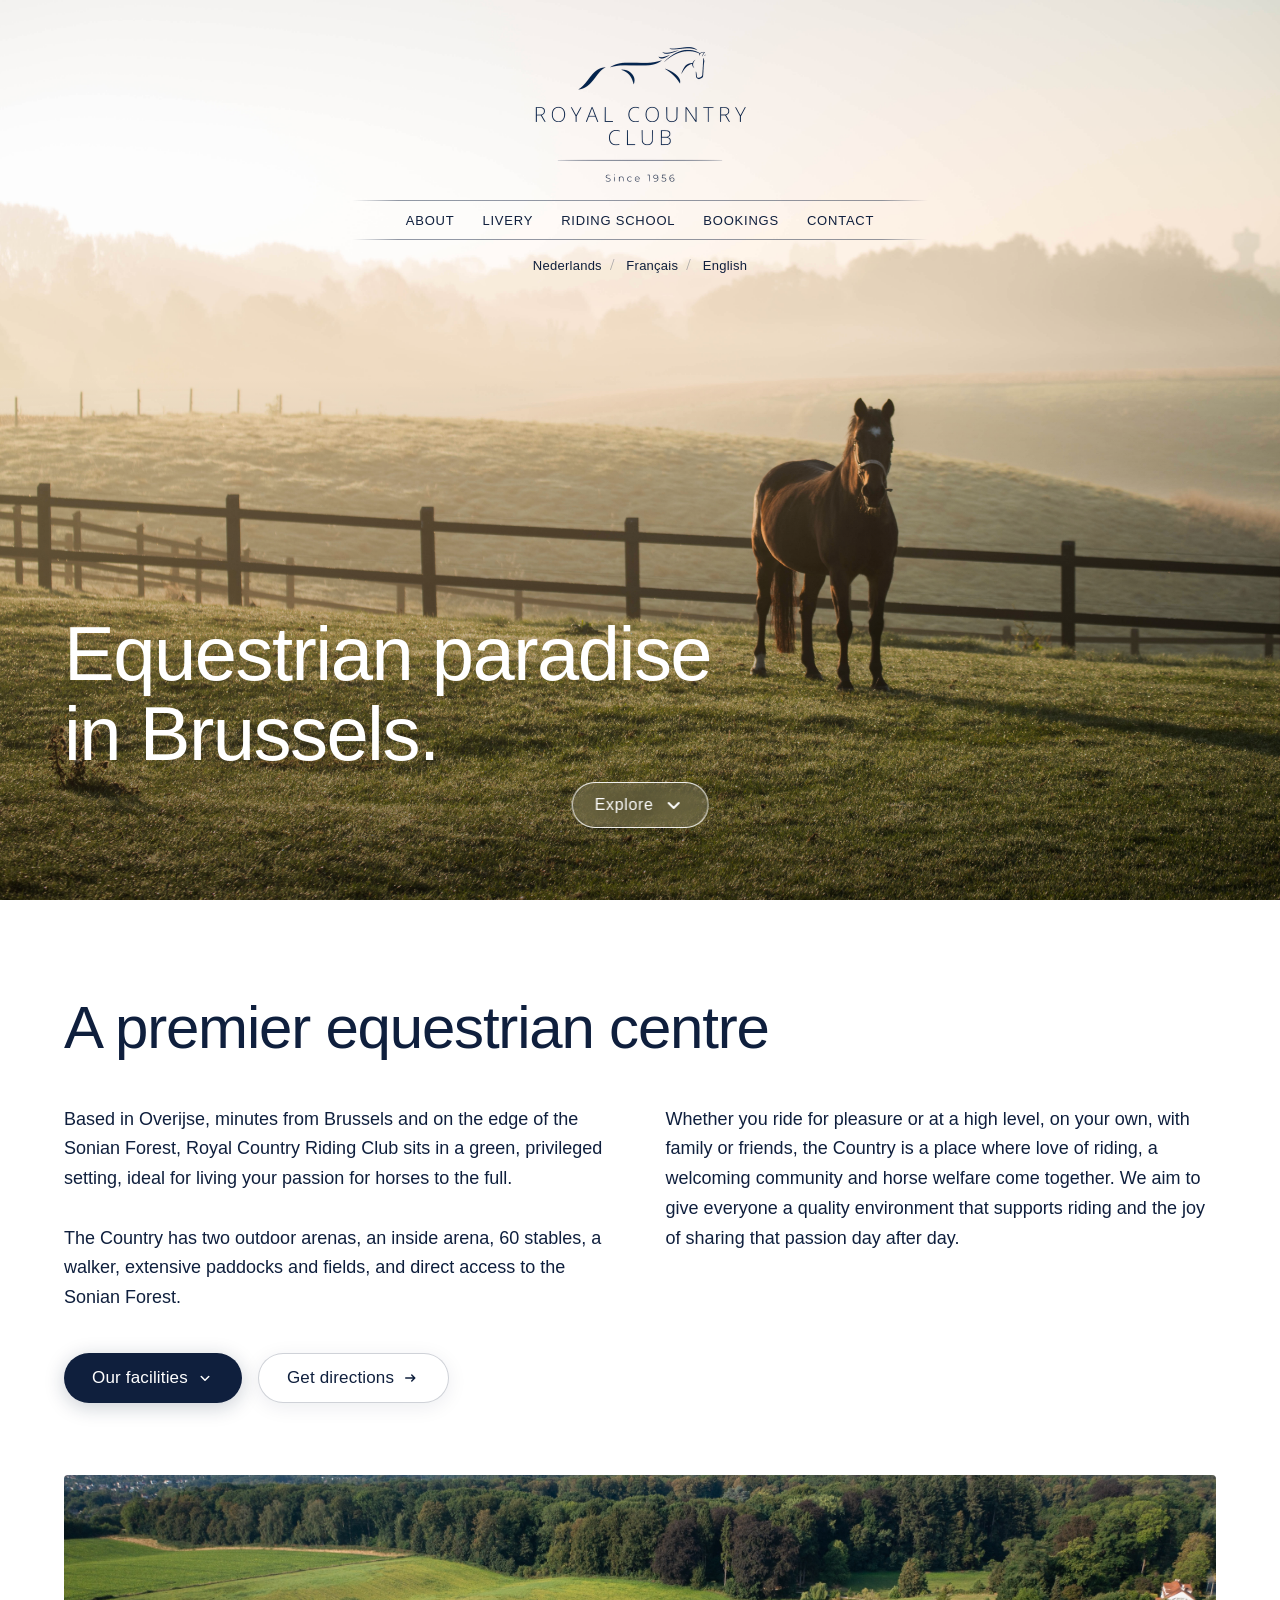
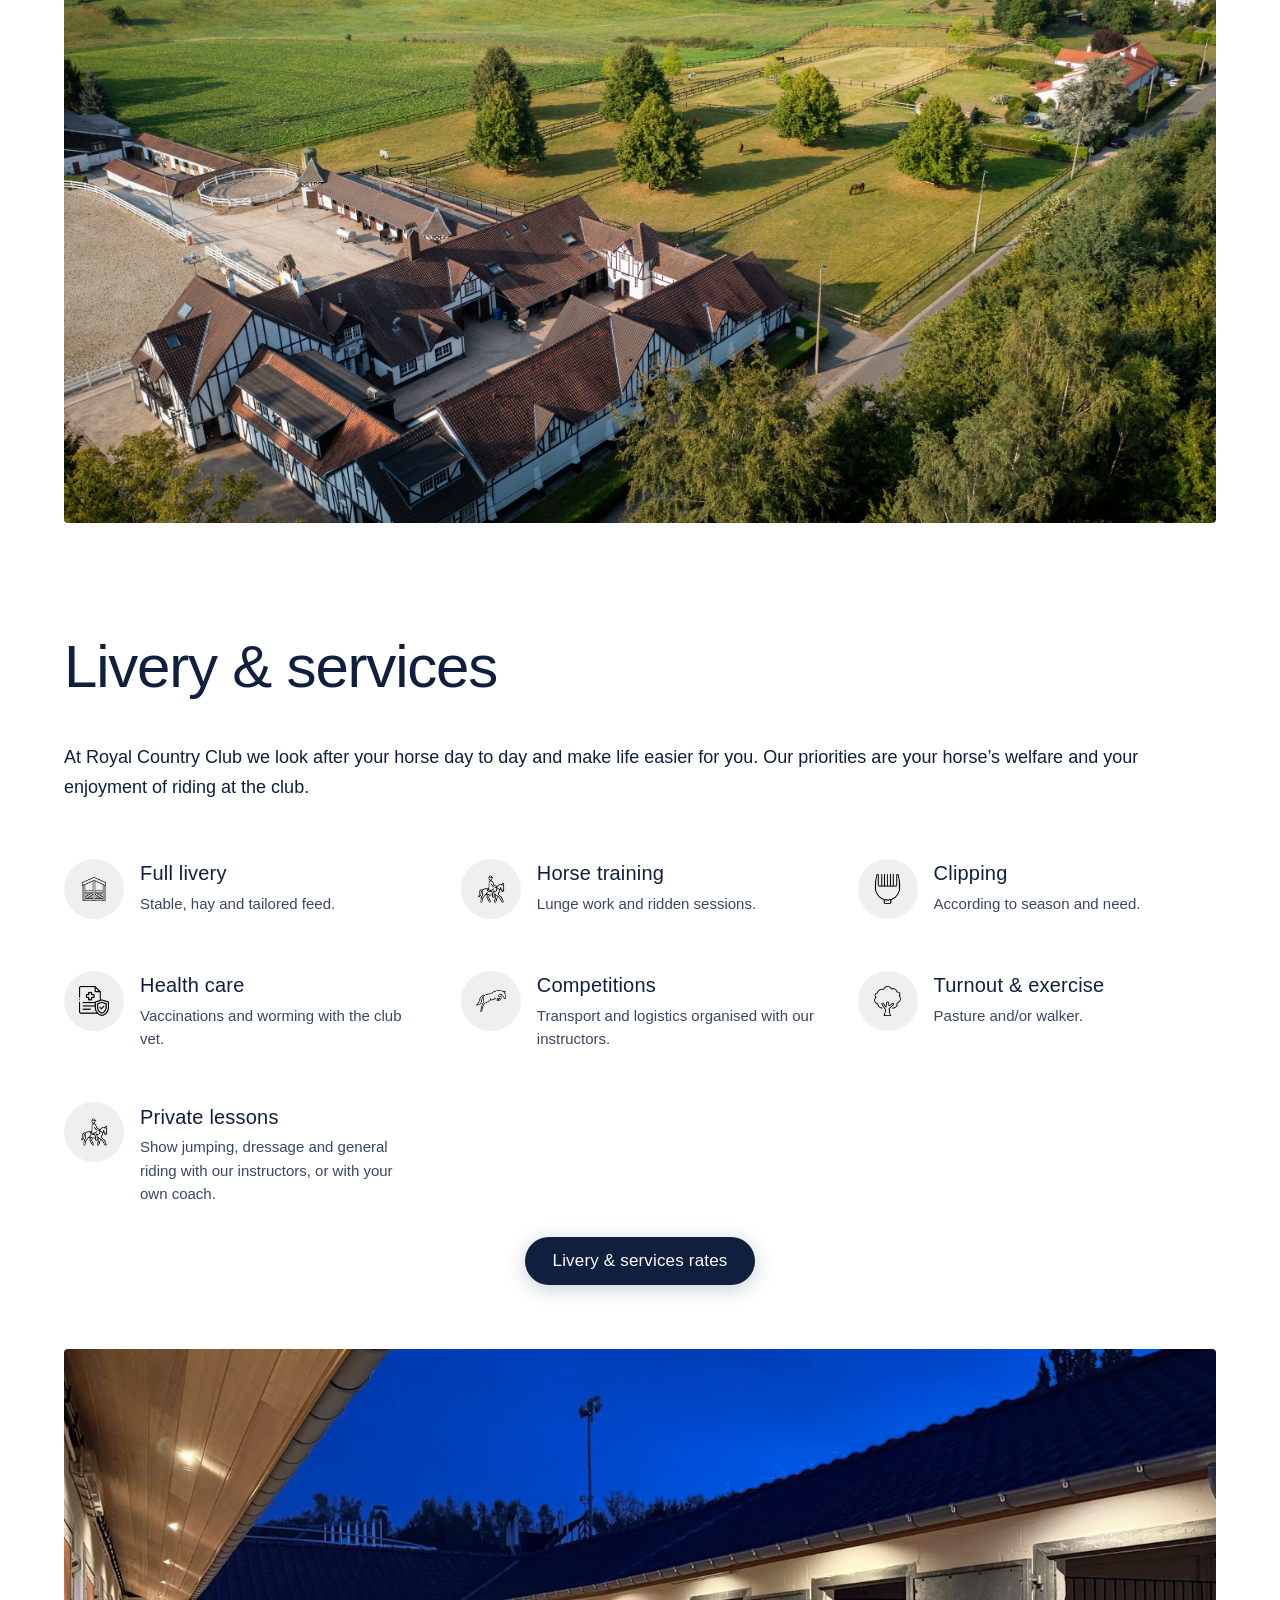
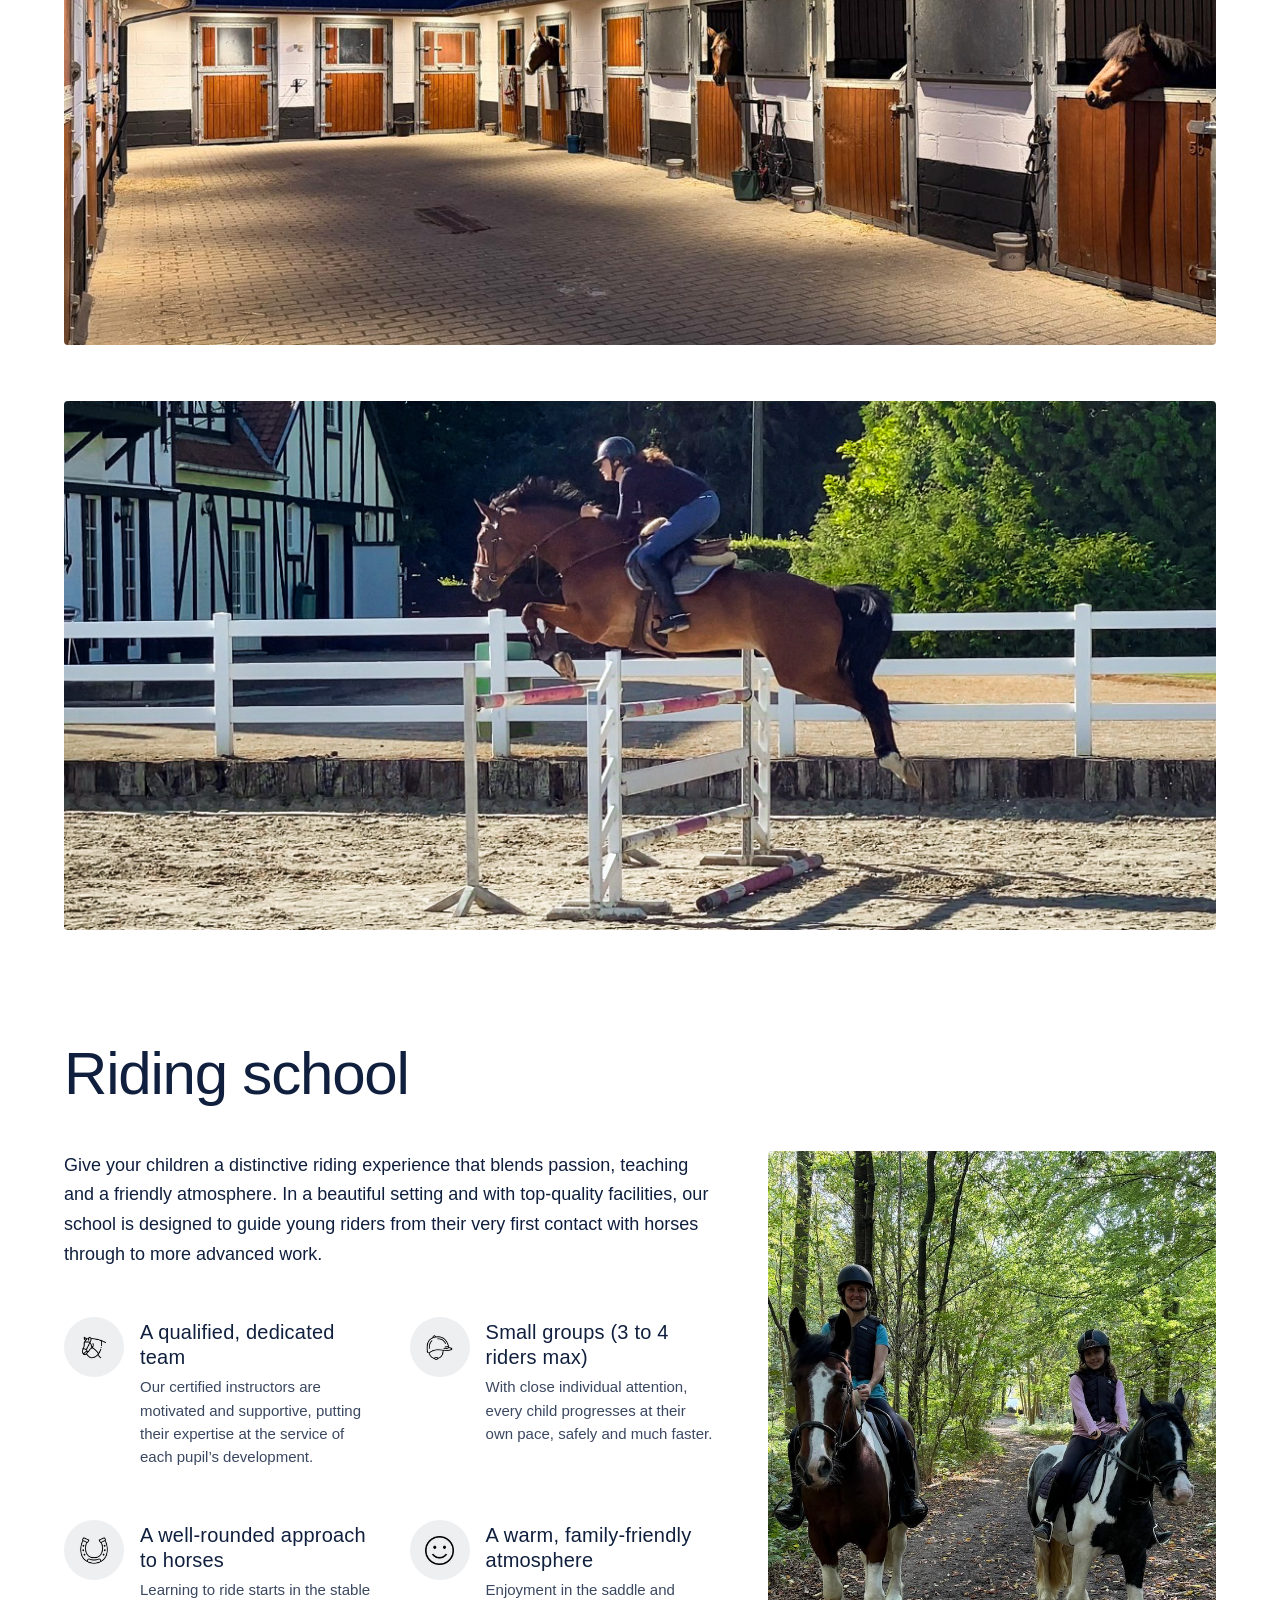
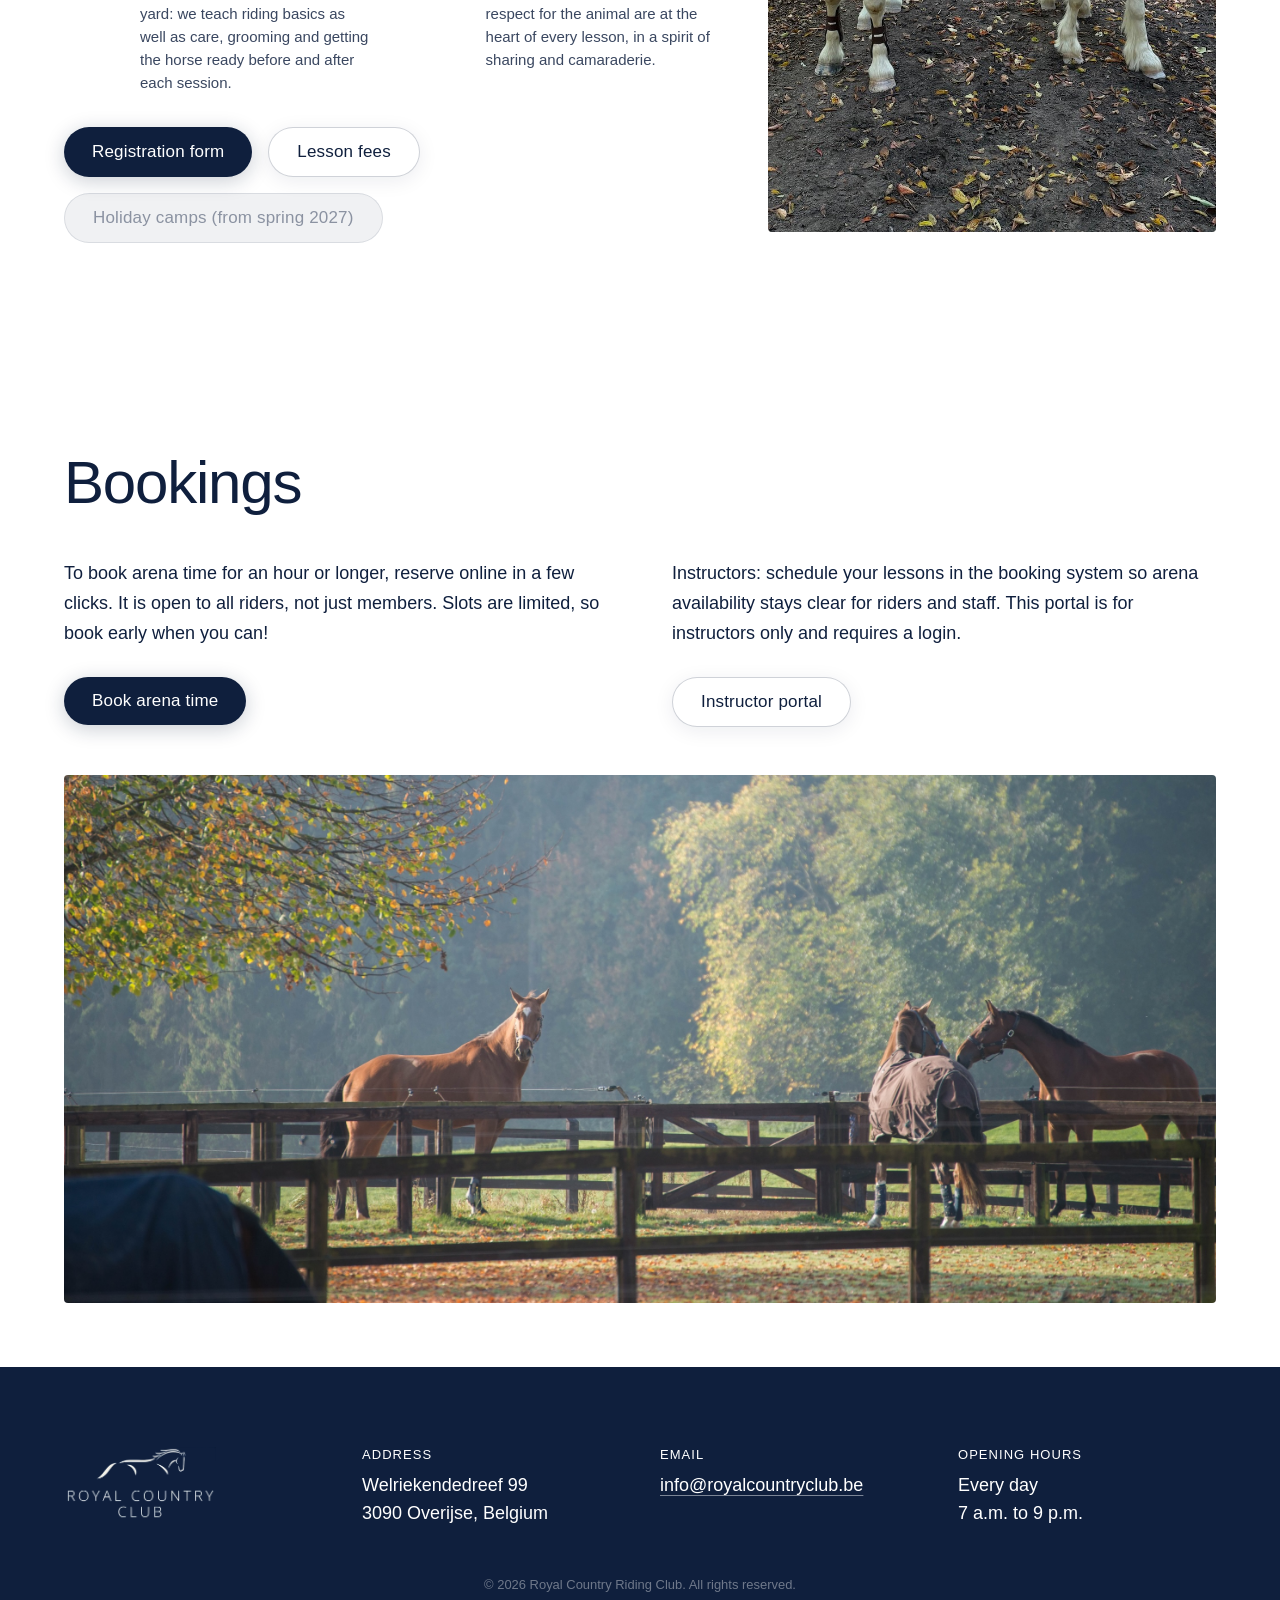
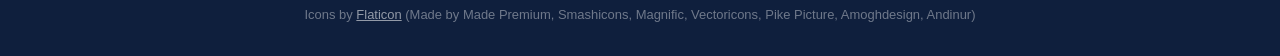
==== commit ab4082c0: "Fixing scrolling issue?" ====
--- a/index_en.html
+++ b/index_en.html
@@ -5,7 +5,7 @@
     <meta name="viewport" content="width=device-width, initial-scale=1" />
     <title>Royal Country Riding Club | Equestrian club near Brussels</title>
     <link rel="icon" href="images/favicon.png" type="image/png" />
-    <link rel="stylesheet" href="styles.css?v=82" />
+    <link rel="stylesheet" href="styles.css?v=86" />
   </head>
   <body>
     <header class="hero">
@@ -114,9 +114,9 @@
       ></a>
     </header>
     <main>
-      <section class="welcome" id="about">
+      <section class="welcome">
       <div class="welcome__inner">
-        <h2 class="welcome__title">A premier equestrian centre</h2>
+        <h2 class="welcome__title" id="about">A premier equestrian centre</h2>
         <div class="welcome__columns">
           <div class="welcome__column">
             <p class="welcome__text">
@@ -235,9 +235,9 @@
         />
       </div>
       </section>
-      <section class="content-section" id="pensions">
+      <section class="content-section content-section--pensions">
         <div class="content-section__inner">
-          <h2 class="content-section__title">Livery &amp; services</h2>
+          <h2 class="content-section__title" id="pensions">Livery &amp; services</h2>
           <div class="content-section__body">
             <p class="content-section__text">
               At Royal Country Club we look after your horse day to day and make life easier for you. Our priorities are your horse’s welfare and your enjoyment of
@@ -383,9 +383,9 @@
           </div>
         </div>
       </section>
-      <section class="content-section" id="riding-school">
+      <section class="content-section content-section--riding-school">
         <div class="content-section__inner">
-          <h2 class="content-section__title">Riding school</h2>
+          <h2 class="content-section__title" id="riding-school">Riding school</h2>
           <div class="riding-school__layout">
             <div class="riding-school__content" lang="en">
               <div class="content-section__body">
@@ -498,14 +498,13 @@
               alt="Riding school pupils at Royal Country Club"
               width="2099"
               height="3191"
-              loading="lazy"
             />
           </div>
         </div>
       </section>
-      <section class="bookings" id="bookings">
+      <section class="bookings">
         <div class="bookings__inner">
-          <h2 class="bookings__title">Bookings</h2>
+          <h2 class="bookings__title" id="bookings">Bookings</h2>
           <div class="bookings__columns">
             <div class="bookings__column">
               <p class="bookings__text">
@@ -602,21 +601,6 @@
       </section>
     </main>
     <script>
-      document.querySelectorAll('a[href^="#"]').forEach((link) => {
-        link.addEventListener("click", (event) => {
-          const id = link.getAttribute("href");
-          if (!id || id === "#") return;
-          const target = document.querySelector(id);
-          if (!target) return;
-          event.preventDefault();
-          const smooth = !window.matchMedia(
-            "(prefers-reduced-motion: reduce)"
-          ).matches;
-          target.scrollIntoView({ behavior: smooth ? "smooth" : "auto" });
-          history.pushState(null, "", id);
-        });
-      });
-
       const infraTrigger = document.querySelector(
         ".welcome__infrastructures-trigger"
       );
--- a/styles.css
+++ b/styles.css
@@ -624,6 +624,13 @@
   padding: 0 clamp(1.25rem, 5vw, 4rem) clamp(3.5rem, 9vw, 7rem);
 }
 
+.welcome__title,
+.content-section__title,
+.bookings__title,
+.contact {
+  scroll-margin-top: 0;
+}
+
 .content-section__title {
   margin: 0 0 clamp(1.75rem, 4vw, 2.75rem);
   font-family: "Helvetica Neue", Helvetica, Arial, sans-serif;
@@ -781,15 +788,16 @@
   }
 }
 
-#pensions .content-section__actions {
+.content-section--pensions .content-section__actions {
   justify-content: center;
   margin-bottom: clamp(1.5rem, 4vw, 2.5rem);
 }
 
 .pensions__lead-photo {
   display: block;
-  aspect-ratio: auto;
+  width: 100%;
   height: auto;
+  aspect-ratio: 1561 / 808;
   object-fit: cover;
   object-position: center;
 }
@@ -810,9 +818,10 @@
 }
 
 .pensions__photo {
-  aspect-ratio: auto;
+  width: 100%;
   height: auto;
-  object-fit: unset;
+  aspect-ratio: 1179 / 541;
+  object-fit: cover;
 }
 
 @media (max-width: 768px) {
@@ -850,7 +859,7 @@
   min-width: 0;
 }
 
-#riding-school .content-section__detail {
+.content-section--riding-school .content-section__detail {
   margin-top: clamp(0.75rem, 2vw, 1rem);
 }
 
@@ -858,6 +867,8 @@
   display: block;
   width: 100%;
   height: auto;
+  aspect-ratio: 2099 / 3191;
+  object-fit: cover;
   border-radius: 4px;
 }
 
@@ -921,7 +932,7 @@
     clamp(3.5rem, 9vw, 7rem);
 }
 
-#bookings .bookings__inner {
+.bookings .bookings__inner {
   padding-bottom: clamp(2rem, 4.5vw, 3rem);
 }
 
